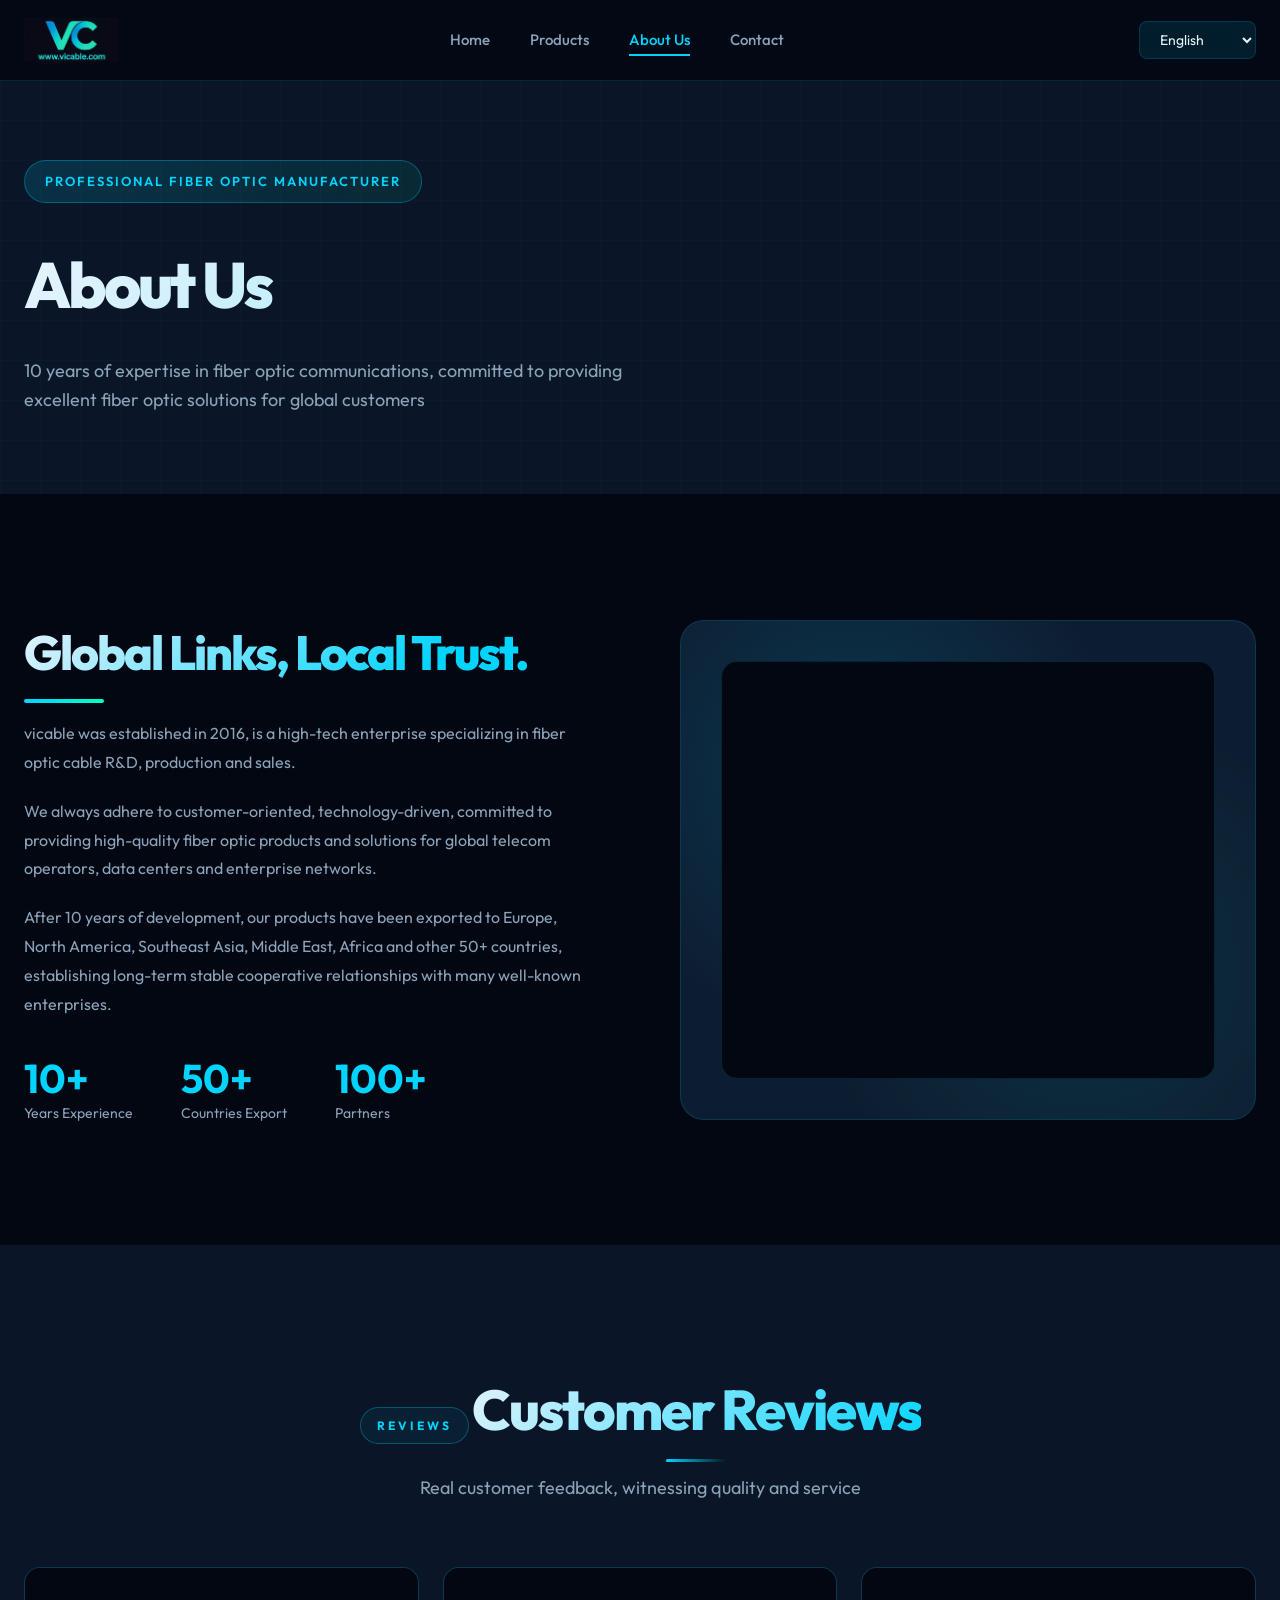
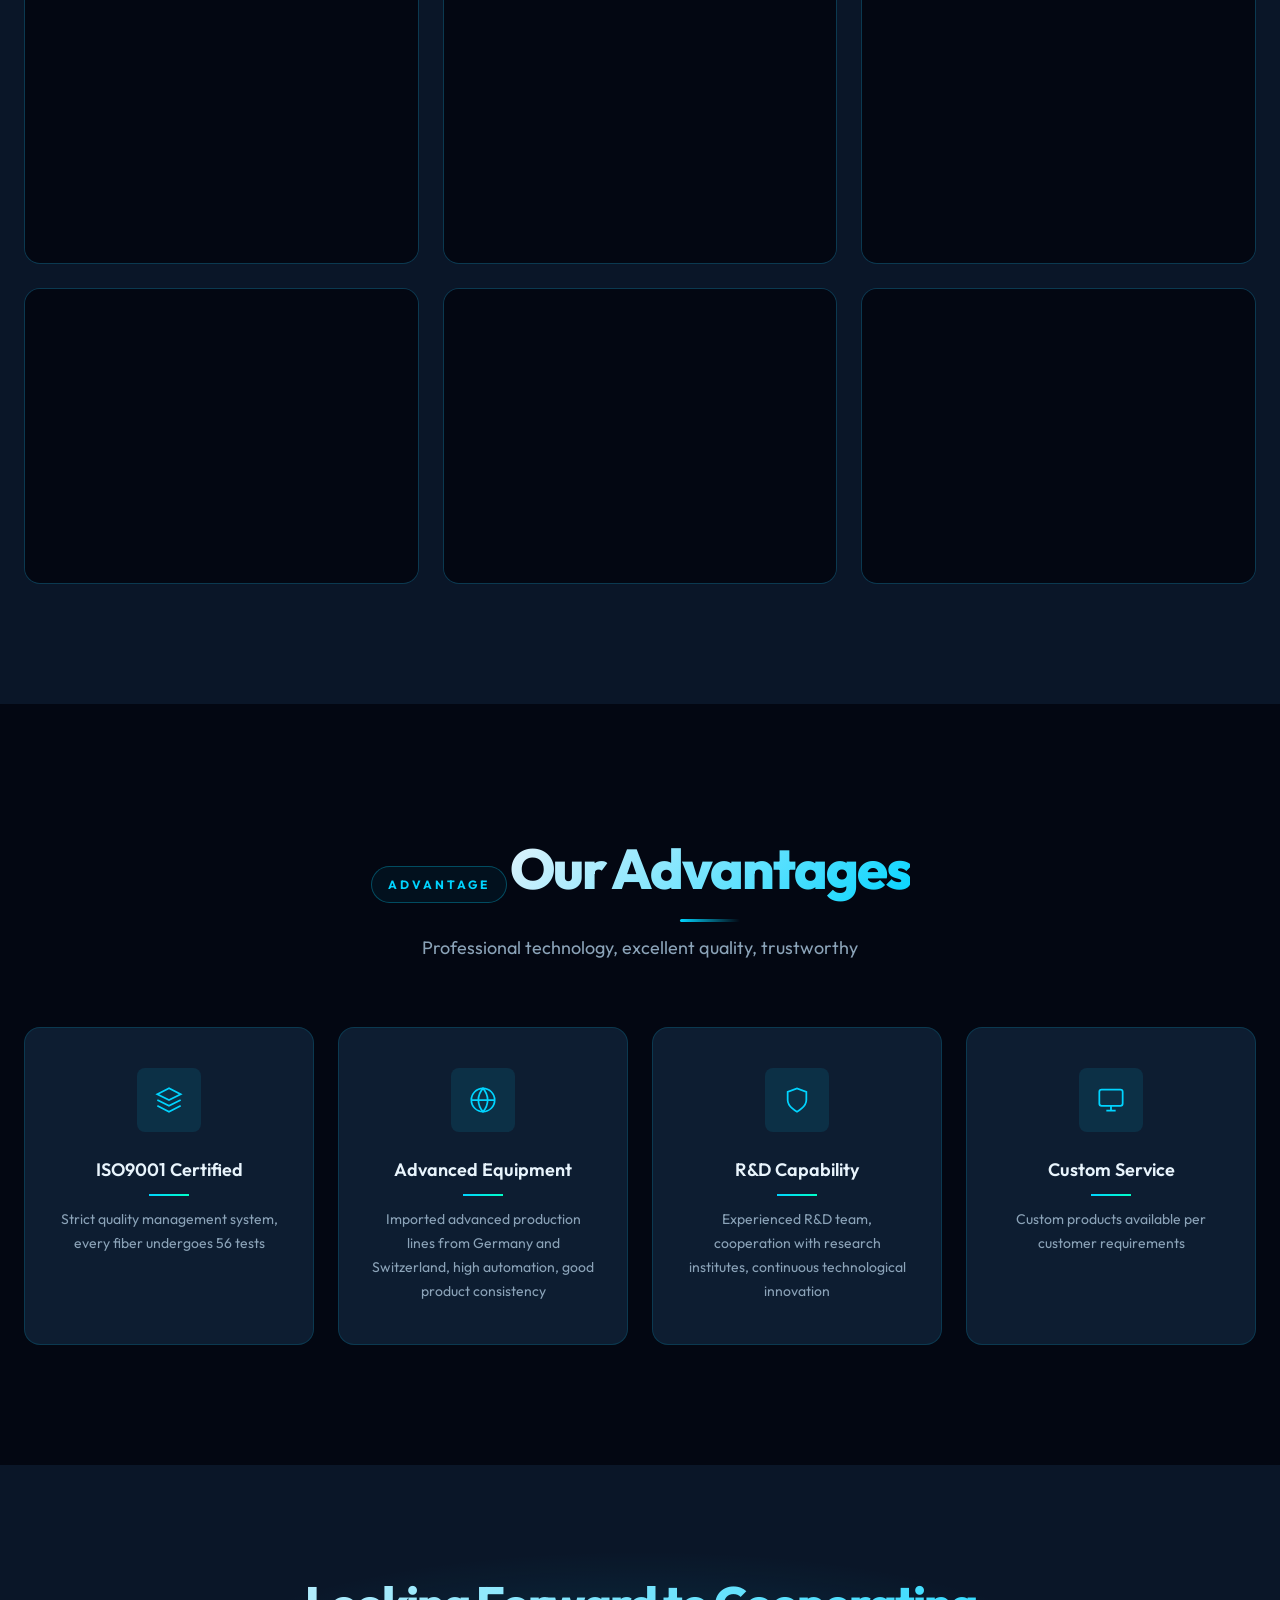
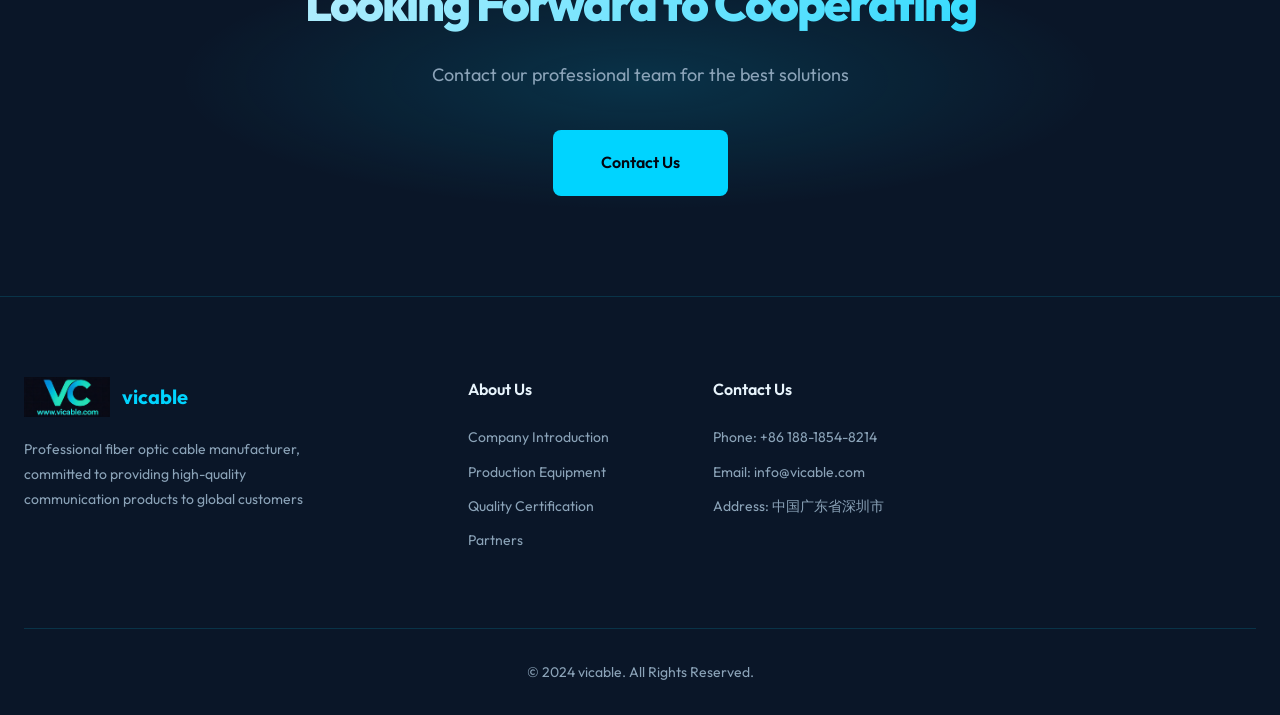
==== about.html @ bd0b1696 "第一次提交" ====
<!DOCTYPE html>
<html lang="zh-CN">
<head>
    <meta charset="UTF-8">
    <meta name="viewport" content="width=device-width, initial-scale=1.0">
    <title>关于我们 - vicable | 专业光纤光缆供应商</title>
    <meta name="description" content="vicable - 10年专业光纤光缆制造商，拥有先进的生产设备和严格的质量管理体系">
    <link rel="preconnect" href="https://fonts.googleapis.com">
    <link rel="preconnect" href="https://fonts.gstatic.com" crossorigin>
    <link href="https://fonts.googleapis.com/css2?family=Outfit:wght@300;400;500;600;700&family=Syne:wght@400;500;600;700;800&display=swap" rel="stylesheet">
    <link rel="stylesheet" href="css/style.css">
</head>
<body>
    <!-- Header -->
    <header class="header">
        <div class="container">
            <a href="index.html" class="logo">
                <img src="images/logo/logo.jpg" alt="vicable" class="logo-img" onerror="this.style.display='none';this.nextElementSibling.style.display='flex'">
                <span class="logo-text" style="display:none">vicable</span>
            </a>
            <nav class="nav">
                <a href="index.html" class="nav-link" data-i18n="home">首页</a>
                <a href="products.html" class="nav-link" data-i18n="products">产品中心</a>
                <a href="about.html" class="nav-link active" data-i18n="about">关于我们</a>
                <a href="contact.html" class="nav-link" data-i18n="contact">联系我们</a>
            </nav>
            <div class="lang-wrapper">
                <select id="language-selector" class="lang-selector" onchange="changeLanguage(this.value)">
                    <option value="en">English</option>
                    <option value="fr">Français</option>
                    <option value="es">Español</option>
                    <option value="pt">Português</option>
                    <option value="ar">العربية</option>
                    <option value="de">Deutsch</option>
                </select>
            </div>
            <button class="menu-toggle" aria-label="菜单">
                <span></span>
                <span></span>
                <span></span>
            </button>
        </div>
    </header>

    <!-- Page Header -->
    <section class="page-header">
        <div class="container">
            <span class="hero-badge" data-i18n="heroBadge">About Us</span>
            <h1 class="page-title" data-i18n="aboutTitle">关于我们</h1>
            <p class="page-desc" data-i18n="aboutDesc">10年深耕光纤通讯领域，致力于为全球客户提供卓越的光纤光缆定制方案</p>
        </div>
    </section>

    <!-- About Hero -->
    <section class="about-hero">
        <div class="container">
            <div class="about-grid">
                <div class="about-content">
                    <h2 data-i18n="aboutHeroTitle">连接世界，创造价值</h2>
                    <p data-i18n="aboutHeroDesc1">vicable成立于2016年，是一家专业从事光纤光缆研发、生产和销售的高新技术企业。公司总部位于中国深圳，拥有完整的产业链和先进的生产设备。</p>
                    <p data-i18n="aboutHeroDesc2">我们始终坚持以客户需求为导向，以技术创新为驱动，致力于为全球通信运营商、数据中心、企业网络提供高品质的光纤光缆产品和定制方案。</p>
                    <p data-i18n="aboutHeroDesc3">经过10年的发展，公司产品已远销欧洲、北美、东南亚、中东、非洲等50多个国家和地区，与众多知名企业建立了长期稳定的合作关系。</p>
                    <div class="about-stats">
                        <div class="stat-item">
                            <span class="stat-num">10+</span>
                            <span class="stat-label" data-i18n="yearsExp">年行业经验</span>
                        </div>
                        <div class="stat-item">
                            <span class="stat-num">50+</span>
                            <span class="stat-label" data-i18n="countriesExport">国家出口</span>
                        </div>
                        <div class="stat-item">
                            <span class="stat-num">100+</span>
                            <span class="stat-label" data-i18n="partners">合作企业</span>
                        </div>
                    </div>
                </div>
                <div class="about-visual">
                    <div class="about-image">
                        <img src="images/products/about-factory.png" alt="vicable工厂" onerror="this.style.display='none';this.parentElement.innerHTML='<svg viewBox=%220 0 200 150%22 fill=%22none%22 xmlns=%22http://www.w3.org/2000/svg%22><rect fill=%22%230d1d31%22 width=%22200%22 height=%22150%22 rx=%228%22/><text fill=%22%2300d4ff%22 x=%22100%22 y=%2280%22 text-anchor=%22middle%22 font-size=%2214%22>公司照片</text></svg>'">
                    </div>
                </div>
            </div>
        </div>
    </section>

    <!-- Customer Reviews -->
    <section class="testimonials">
        <div class="container">
            <div class="section-header">
                <span class="section-tag"> REVIEWS </span>
                <h2 class="section-title" data-i18n="reviewsTitle">客户好评</h2>
                <p class="section-desc" data-i18n="reviewsDesc">真实客户反馈，见证品质与服务</p>
            </div>
            <div class="reviews-grid">
                <div class="review-card">
                    <div class="review-img">
                        <img src="images/reviews/review-1.jpg" alt="客户好评截图1" onerror="this.style.display='none';this.parentElement.innerHTML='<svg viewBox=%220 0 400 300%22 fill=%22none%22 xmlns=%22http://www.w3.org/2000/svg%22><rect fill=%22%230d1d31%22 width=%22400%22 height=%22300%22 rx=%228%22/><text fill=%22%2300d4ff%22 x=%22200%22 y=%22150%22 text-anchor=%22middle%22 font-size=%2214%22>聊天截图1</text></svg>'">
                    </div>
                </div>
                <div class="review-card">
                    <div class="review-img">
                        <img src="images/reviews/review-2.jpg" alt="客户好评截图2" onerror="this.style.display='none';this.parentElement.innerHTML='<svg viewBox=%220 0 400 300%22 fill=%22none%22 xmlns=%22http://www.w3.org/2000/svg%22><rect fill=%22%230d1d31%22 width=%22400%22 height=%22300%22 rx=%228%22/><text fill=%22%2300d4ff%22 x=%22200%22 y=%22150%22 text-anchor=%22middle%22 font-size=%2214%22>聊天截图2</text></svg>'">
                    </div>
                </div>
                <div class="review-card">
                    <div class="review-img">
                        <img src="images/reviews/review-3.jpg" alt="客户好评截图3" onerror="this.style.display='none';this.parentElement.innerHTML='<svg viewBox=%220 0 400 300%22 fill=%22none%22 xmlns=%22http://www.w3.org/2000/svg%22><rect fill=%22%230d1d31%22 width=%22400%22 height=%22300%22 rx=%228%22/><text fill=%22%2300d4ff%22 x=%22200%22 y=%22150%22 text-anchor=%22middle%22 font-size=%2214%22>聊天截图3</text></svg>'">
                    </div>
                </div>
                <div class="review-card">
                    <div class="review-img">
                        <img src="images/reviews/review-4.jpg" alt="客户好评截图4" onerror="this.style.display='none';this.parentElement.innerHTML='<svg viewBox=%220 0 400 300%22 fill=%22none%22 xmlns=%22http://www.w3.org/2000/svg%22><rect fill=%22%230d1d31%22 width=%22400%22 height=%22300%22 rx=%228%22/><text fill=%22%2300d4ff%22 x=%22200%22 y=%22150%22 text-anchor=%22middle%22 font-size=%2214%22>聊天截图4</text></svg>'">
                    </div>
                </div>
                <div class="review-card">
                    <div class="review-img">
                        <img src="images/reviews/review-5.jpg" alt="客户好评截图5" onerror="this.style.display='none';this.parentElement.innerHTML='<svg viewBox=%220 0 400 300%22 fill=%22none%22 xmlns=%22http://www.w3.org/2000/svg%22><rect fill=%22%230d1d31%22 width=%22400%22 height=%22300%22 rx=%228%22/><text fill=%22%2300d4ff%22 x=%22200%22 y=%22150%22 text-anchor=%22middle%22 font-size=%2214%22>聊天截图5</text></svg>'">
                    </div>
                </div>
                <div class="review-card">
                    <div class="review-img">
                        <img src="images/reviews/review-6.jpg" alt="客户好评截图6" onerror="this.style.display='none';this.parentElement.innerHTML='<svg viewBox=%220 0 400 300%22 fill=%22none%22 xmlns=%22http://www.w3.org/2000/svg%22><rect fill=%22%230d1d31%22 width=%22400%22 height=%22300%22 rx=%228%22/><text fill=%22%2300d4ff%22 x=%22200%22 y=%22150%22 text-anchor=%22middle%22 font-size=%2214%22>聊天截图6</text></svg>'">
                    </div>
                </div>
            </div>
        </div>
    </section>

    <!-- Features -->
    <section class="features">
        <div class="container">
            <div class="section-header">
                <span class="section-tag"> ADVANTAGE </span>
                <h2 class="section-title" data-i18n="advantageTitle">我们的优势</h2>
                <p class="section-desc" data-i18n="advantageDesc">专业技术，卓越品质，值得信赖</p>
            </div>
            <div class="features-grid">
                <div class="feature-item">
                    <div class="feature-icon">
                        <svg viewBox="0 0 24 24" fill="none" stroke="currentColor" stroke-width="1.5">
                            <path d="M12 2L2 7l10 5 10-5-10-5zM2 17l10 5 10-5M2 12l10 5 10-5"/>
                        </svg>
                    </div>
                    <h3 data-i18n="iso9001">ISO9001认证</h3>
                    <p data-i18n="iso9001Desc">严格质量管理体系，每根光纤经过56道检测工序，确保产品100%合格</p>
                </div>
                <div class="feature-item">
                    <div class="feature-icon">
                        <svg viewBox="0 0 24 24" fill="none" stroke="currentColor" stroke-width="1.5">
                            <circle cx="12" cy="12" r="10"/>
                            <path d="M2 12h20M12 2a15.3 15.3 0 0 1 4 10 15.3 15.3 0 0 1-4 10 15.3 15.3 0 0 1-4-10 15.3 15.3 0 0 1 4-10z"/>
                        </svg>
                    </div>
                    <h3 data-i18n="advancedEquip">先进设备</h3>
                    <p data-i18n="advancedEquipDesc">引进德国、瑞士先进生产线，自动化程度高，产品一致性好</p>
                </div>
                <div class="feature-item">
                    <div class="feature-icon">
                        <svg viewBox="0 0 24 24" fill="none" stroke="currentColor" stroke-width="1.5">
                            <path d="M12 22s8-4 8-10V5l-8-3-8 3v7c0 6 8 10 8 10z"/>
                        </svg>
                    </div>
                    <h3 data-i18n="rdCapability">研发实力</h3>
                    <p data-i18n="rdCapabilityDesc">拥有资深研发团队，与科研院所合作，持续技术创新</p>
                </div>
                <div class="feature-item">
                    <div class="feature-icon">
                        <svg viewBox="0 0 24 24" fill="none" stroke="currentColor" stroke-width="1.5">
                            <rect x="2" y="3" width="20" height="14" rx="2" ry="2"/>
                            <path d="M8 21h8M12 17v4"/>
                        </svg>
                    </div>
                    <h3 data-i18n="customService">定制服务</h3>
                    <p data-i18n="customServiceDesc">可根据客户需求提供个性化定制，最小起订量灵活</p>
                </div>
            </div>
        </div>
    </section>

    <!-- CTA -->
    <section class="cta">
        <div class="cta-bg"></div>
        <div class="container">
            <h2 class="cta-title" data-i18n="ctaTitle2">期待与您合作</h2>
            <p class="cta-desc" data-i18n="ctaDesc2">联系我们的专业团队，获取最适合您的解决方案</p>
            <a href="contact.html" class="btn btn-primary btn-lg" data-i18n="contactUs">联系我们</a>
        </div>
    </section>

    <!-- Footer -->
    <footer class="footer">
        <div class="container">
            <div class="footer-grid">
                <div class="footer-col">
                    <a href="index.html" class="footer-logo">
                        <img src="images/logo/logo.jpg" alt="vicable" onerror="this.style.display='none';this.nextElementSibling.style.display='block'">
                        <span>vicable</span>
                    </a>
                    <p class="footer-desc" data-i18n="footerDesc">专业光纤光缆制造商，致力于为全球客户提供高品质通讯产品</p>
                </div>
                <div class="footer-col">
                    <h4 data-i18n="aboutUs">关于我们</h4>
                    <ul class="footer-links">
                        <li><a href="about.html" data-i18n="companyIntro">公司介绍</a></li>
                        <li><a href="about.html" data-i18n="productionEquipment">生产设备</a></li>
                        <li><a href="about.html" data-i18n="qualityCert">质量认证</a></li>
                        <li><a href="about.html" data-i18n="partners2">合作客户</a></li>
                    </ul>
                </div>
                <div class="footer-col">
                    <h4 data-i18n="contactUs2">联系我们</h4>
                    <ul class="footer-links">
                        <li><span data-i18n="phone">电话</span>: +86 188-1854-8214</li>
                        <li><span data-i18n="email">邮箱</span>: info@vicable.com</li>
                        <li><span data-i18n="address">地址</span>: 中国广东省深圳市</li>
                    </ul>
                </div>
            </div>
            <div class="footer-bottom">
                <p>&copy; 2024 vicable. <span data-i18n="copyright">All Rights Reserved.</span></p>
            </div>
        </div>
    </footer>

    <script src="js/language.js"></script>
    <script src="js/main.js"></script>
</body>
</html>
---- css/style.css ----
/* ========================================
   纤络星 - 光纤光缆外贸网站
   Design: Industrial Tech / Electric Cyan
   ======================================== */

/* CSS Variables */
:root {
    /* Colors - Deep Navy + Electric Cyan */
    --color-bg: #030712;
    --color-bg-secondary: #0a1628;
    --color-bg-tertiary: #0f2744;
    --color-surface: #0d1d31;
    --color-surface-hover: #132a45;

    --color-primary: #00d4ff;
    --color-primary-light: #5ce1ff;
    --color-primary-dark: #00a8cc;
    --color-primary-glow: rgba(0, 212, 255, 0.3);

    --color-accent: #00ffc8;
    --color-accent-glow: rgba(0, 255, 200, 0.2);

    --color-text: #e8f4fc;
    --color-text-muted: #8ba3b8;
    --color-text-dark: #030712;

    --color-border: rgba(0, 212, 255, 0.15);
    --color-border-light: rgba(0, 212, 255, 0.3);

    /* Typography */
    --font-display: 'Syne', sans-serif;
    --font-body: 'Outfit', sans-serif;

    /* Spacing */
    --section-padding: 120px;
    --container-width: 1280px;

    /* Effects */
    --shadow-glow: 0 0 40px var(--color-primary-glow);
    --shadow-card: 0 8px 32px rgba(0, 0, 0, 0.3);
    --radius-sm: 4px;
    --radius-md: 8px;
    --radius-lg: 16px;
    --radius-xl: 24px;
}

/* Reset & Base */
*, *::before, *::after {
    margin: 0;
    padding: 0;
    box-sizing: border-box;
}

html {
    scroll-behavior: smooth;
}

body {
    font-family: var(--font-body);
    background-color: var(--color-bg);
    color: var(--color-text);
    line-height: 1.6;
    overflow-x: hidden;
    -webkit-font-smoothing: antialiased;
}

a {
    color: inherit;
    text-decoration: none;
}

img {
    max-width: 100%;
    height: auto;
    display: block;
}

ul {
    list-style: none;
}

/* Container */
.container {
    max-width: var(--container-width);
    margin: 0 auto;
    padding: 0 24px;
}

/* ========================================
   Header
   ======================================== */
.header {
    position: fixed;
    top: 0;
    left: 0;
    right: 0;
    z-index: 1000;
    background: rgba(3, 7, 18, 0.85);
    backdrop-filter: blur(20px);
    border-bottom: 1px solid var(--color-border);
    transition: all 0.3s ease;
}

.header .container {
    display: flex;
    align-items: center;
    justify-content: space-between;
    height: 80px;
}

.logo {
    display: flex;
    align-items: center;
    gap: 12px;
}

.logo-img {
    height: 44px;
    width: auto;
}

.logo-text {
    font-family: var(--font-body);
    font-size: 24px;
    font-weight: 700;
    color: var(--color-primary);
    letter-spacing: -0.5px;
}

.nav {
    display: flex;
    align-items: center;
    gap: 40px;
}

.nav-link {
    font-size: 15px;
    font-weight: 500;
    color: var(--color-text-muted);
    position: relative;
    transition: color 0.3s ease;
}

.nav-link::after {
    content: '';
    position: absolute;
    bottom: -4px;
    left: 0;
    width: 0;
    height: 2px;
    background: var(--color-primary);
    transition: width 0.3s ease;
}

.nav-link:hover,
.nav-link.active {
    color: var(--color-primary);
}

.nav-link:hover::after,
.nav-link.active::after {
    width: 100%;
}

/* Menu Toggle */
.menu-toggle {
    display: none;
    flex-direction: column;
    gap: 5px;
    padding: 8px;
    background: none;
    border: none;
    cursor: pointer;
}

.menu-toggle span {
    display: block;
    width: 24px;
    height: 2px;
    background: var(--color-text);
    transition: all 0.3s ease;
}

/* Language Selector */
.lang-wrapper {
    display: flex;
    align-items: center;
    margin-left: 24px;
}

.lang-selector {
    padding: 8px 16px;
    background: rgba(0, 212, 255, 0.1);
    border: 1px solid var(--color-border);
    border-radius: var(--radius-md);
    color: var(--color-text);
    font-family: var(--font-body);
    font-size: 14px;
    cursor: pointer;
    transition: all 0.3s ease;
    outline: none;
}

.lang-selector:hover {
    border-color: var(--color-primary);
    background: rgba(0, 212, 255, 0.15);
}

.lang-selector option {
    background: var(--color-bg-secondary);
    color: var(--color-text);
}

/* RTL Support */
[dir="rtl"] .nav {
    direction: rtl;
}

[dir="rtl"] .nav-link::after {
    left: auto;
    right: 0;
}

[dir="rtl"] .hero-title {
    direction: rtl;
}

[dir="rtl"] .hero-desc {
    direction: rtl;
}

[dir="rtl"] .product-link svg {
    transform: rotate(180deg);
}

/* ========================================
   Hero Section
   ======================================== */
.hero {
    position: relative;
    min-height: 100vh;
    display: flex;
    align-items: center;
    padding-top: 80px;
    overflow: hidden;
}

.hero-bg {
    position: absolute;
    inset: 0;
    z-index: -1;
}

.hero-pattern {
    position: absolute;
    inset: 0;
    background-image:
        linear-gradient(rgba(0, 212, 255, 0.03) 1px, transparent 1px),
        linear-gradient(90deg, rgba(0, 212, 255, 0.03) 1px, transparent 1px);
    background-size: 60px 60px;
    mask-image: radial-gradient(ellipse 80% 80% at 50% 50%, black 40%, transparent 100%);
}

.hero-gradient {
    position: absolute;
    inset: 0;
    background:
        radial-gradient(ellipse 60% 50% at 30% 40%, rgba(0, 212, 255, 0.08) 0%, transparent 50%),
        radial-gradient(ellipse 40% 40% at 70% 60%, rgba(0, 255, 200, 0.05) 0%, transparent 50%);
}

.hero .container {
    display: grid;
    grid-template-columns: 1fr 1fr;
    gap: 60px;
    align-items: center;
}

.hero-content {
    animation: fadeInUp 0.8s ease forwards;
}

.hero-badge {
    display: inline-block;
    padding: 10px 20px;
    background: linear-gradient(135deg, rgba(0, 212, 255, 0.15) 0%, rgba(0, 255, 200, 0.08) 100%);
    border: 1px solid var(--color-border-light);
    border-radius: 100px;
    font-size: 13px;
    font-weight: 600;
    color: var(--color-primary);
    letter-spacing: 2px;
    text-transform: uppercase;
    margin-bottom: 24px;
    position: relative;
    overflow: hidden;
}

.hero-badge::before {
    content: '';
    position: absolute;
    top: 0;
    left: -100%;
    width: 100%;
    height: 100%;
    background: linear-gradient(90deg, transparent, rgba(255,255,255,0.1), transparent);
    animation: shimmer 3s infinite;
}

@keyframes shimmer {
    0% { left: -100%; }
    100% { left: 100%; }
}

.hero-title {
    font-family: var(--font-body);
    font-size: clamp(48px, 6vw, 80px);
    font-weight: 800;
    line-height: 1.1;
    letter-spacing: -3px;
    margin-bottom: 28px;
    background: linear-gradient(135deg, var(--color-text) 0%, var(--color-text-muted) 100%);
    -webkit-background-clip: text;
    -webkit-text-fill-color: transparent;
    background-clip: text;
}

.hero-title .highlight {
    background: linear-gradient(135deg, var(--color-primary) 0%, var(--color-accent) 100%);
    -webkit-background-clip: text;
    -webkit-text-fill-color: transparent;
    background-clip: text;
    position: relative;
}

.hero-title .highlight::after {
    content: '';
    position: absolute;
    bottom: 5px;
    left: 0;
    right: 0;
    height: 3px;
    background: linear-gradient(90deg, var(--color-primary), var(--color-accent));
    border-radius: 2px;
}

.hero-desc {
    font-size: 18px;
    color: var(--color-text-muted);
    line-height: 1.8;
    margin-bottom: 40px;
    max-width: 480px;
}

.hero-btns {
    display: flex;
    gap: 16px;
    margin-bottom: 60px;
}

/* Buttons */
.btn {
    display: inline-flex;
    align-items: center;
    justify-content: center;
    padding: 16px 32px;
    font-family: var(--font-body);
    font-size: 15px;
    font-weight: 600;
    border-radius: var(--radius-md);
    cursor: pointer;
    transition: all 0.3s ease;
    position: relative;
    overflow: hidden;
}

.btn-primary {
    background: var(--color-primary);
    color: var(--color-text-dark);
    border: none;
}

.btn-primary::before {
    content: '';
    position: absolute;
    inset: 0;
    background: linear-gradient(135deg, var(--color-primary-light) 0%, var(--color-primary) 100%);
    opacity: 0;
    transition: opacity 0.3s ease;
}

.btn-primary:hover {
    transform: translateY(-2px);
    box-shadow: 0 8px 30px var(--color-primary-glow);
}

.btn-primary:hover::before {
    opacity: 1;
}

.btn-primary span {
    position: relative;
    z-index: 1;
}

.btn-outline {
    background: transparent;
    color: var(--color-primary);
    border: 1px solid var(--color-border-light);
}

.btn-outline:hover {
    background: rgba(0, 212, 255, 0.1);
    border-color: var(--color-primary);
}

.btn-secondary {
    background: var(--color-surface);
    color: var(--color-text);
    border: 1px solid var(--color-border);
}

.btn-secondary:hover {
    background: var(--color-surface-hover);
    border-color: var(--color-primary);
}

.btn-lg {
    padding: 20px 48px;
    font-size: 16px;
}

/* Stats */
.hero-stats {
    display: flex;
    gap: 48px;
}

.stat-item {
    display: flex;
    flex-direction: column;
    gap: 4px;
}

.stat-num {
    font-family: var(--font-body);
    font-size: 40px;
    font-weight: 700;
    color: var(--color-primary);
    line-height: 1;
}

.stat-label {
    font-size: 14px;
    color: var(--color-text-muted);
}

/* Hero Visual */
.hero-visual {
    position: relative;
    display: flex;
    align-items: center;
    justify-content: center;
    height: 500px;
}

.fiber-ring {
    position: absolute;
    width: 300px;
    height: 300px;
    border: 1px solid var(--color-border-light);
    border-radius: 50%;
    animation: pulse-ring 3s ease-in-out infinite;
}

.fiber-ring::before {
    content: '';
    position: absolute;
    inset: -1px;
    border-radius: 50%;
    background: conic-gradient(from 0deg, transparent, var(--color-primary), transparent);
    opacity: 0.3;
    animation: rotate 8s linear infinite;
}

.fiber-ring.delay-1 {
    width: 400px;
    height: 400px;
    animation-delay: 0.5s;
}

.fiber-ring.delay-2 {
    width: 500px;
    height: 500px;
    animation-delay: 1s;
}

.hero-image {
    position: relative;
    z-index: 1;
    width: 280px;
    height: 280px;
    display: flex;
    align-items: center;
    justify-content: center;
    background: var(--color-surface);
    border-radius: var(--radius-lg);
    border: 1px solid var(--color-border);
    box-shadow: var(--shadow-glow);
}

.hero-image img {
    width: 100%;
    height: 100%;
    object-fit: cover;
    border-radius: var(--radius-lg);
}

/* ========================================
   Products Preview
   ======================================== */
.products-preview {
    padding: var(--section-padding) 0;
    background: var(--color-bg-secondary);
    position: relative;
}

.products-preview::before {
    content: '';
    position: absolute;
    top: 0;
    left: 0;
    right: 0;
    height: 1px;
    background: linear-gradient(90deg, transparent, var(--color-border-light), transparent);
}

.section-header {
    text-align: center;
    margin-bottom: 64px;
    position: relative;
}

.section-tag {
    display: inline-block;
    font-size: 12px;
    font-weight: 700;
    color: var(--color-primary);
    letter-spacing: 3px;
    margin-bottom: 16px;
    padding: 8px 16px;
    border: 1px solid var(--color-border-light);
    border-radius: 30px;
    background: rgba(0, 212, 255, 0.05);
}

.section-title {
    font-family: var(--font-body);
    font-size: clamp(36px, 5vw, 56px);
    font-weight: 800;
    letter-spacing: -2px;
    margin-bottom: 20px;
    background: linear-gradient(135deg, var(--color-text) 0%, var(--color-primary) 100%);
    -webkit-background-clip: text;
    -webkit-text-fill-color: transparent;
    background-clip: text;
    position: relative;
    display: inline-block;
}

.section-title::after {
    content: '';
    position: absolute;
    bottom: -8px;
    left: 0;
    width: 60px;
    height: 3px;
    background: linear-gradient(90deg, var(--color-primary), transparent);
    border-radius: 2px;
}

.section-header .section-title::after {
    left: 50%;
    transform: translateX(-50%);
}

.section-desc {
    font-size: 18px;
    color: var(--color-text-muted);
    max-width: 500px;
    margin: 0 auto;
}

/* Product Grid */
.product-grid {
    display: grid;
    grid-template-columns: repeat(4, 1fr);
    gap: 24px;
    margin-bottom: 48px;
}

.product-card {
    background: var(--color-surface);
    border: 1px solid var(--color-border);
    border-radius: var(--radius-lg);
    overflow: hidden;
    transition: all 0.4s ease;
    cursor: pointer;
}

.product-card:hover {
    transform: translateY(-8px);
    border-color: var(--color-primary);
    box-shadow: 0 20px 40px rgba(0, 0, 0, 0.3), 0 0 30px var(--color-primary-glow);
}

.product-img {
    position: relative;
    height: 200px;
    background: var(--color-bg);
    display: flex;
    align-items: center;
    justify-content: center;
    overflow: hidden;
}

.product-img::before {
    content: '';
    position: absolute;
    inset: 0;
    background: radial-gradient(circle at 50% 50%, rgba(0, 212, 255, 0.1) 0%, transparent 60%);
}

.product-img img {
    width: 100%;
    height: 100%;
    object-fit: cover;
    transition: transform 0.4s ease;
}

.product-card:hover .product-img img {
    transform: scale(1.05);
}

.product-info {
    padding: 24px;
}

.product-info h3 {
    font-family: var(--font-body);
    font-size: 18px;
    font-weight: 600;
    margin-bottom: 10px;
    color: var(--color-text);
    position: relative;
    padding-bottom: 10px;
}

.product-info h3::after {
    content: '';
    position: absolute;
    bottom: 0;
    left: 0;
    width: 30px;
    height: 2px;
    background: linear-gradient(90deg, var(--color-primary), transparent);
}

.product-info p {
    font-size: 14px;
    color: var(--color-text-muted);
    margin-bottom: 16px;
    line-height: 1.6;
}

.product-link {
    font-size: 14px;
    font-weight: 600;
    color: var(--color-primary);
    display: inline-flex;
    align-items: center;
    gap: 8px;
    transition: gap 0.3s ease;
}

.product-card:hover .product-link {
    gap: 12px;
}

.products-more {
    text-align: center;
}

/* ========================================
   Features
   ======================================== */
.features {
    padding: var(--section-padding) 0;
    position: relative;
}

.features-grid {
    display: grid;
    grid-template-columns: repeat(4, 1fr);
    gap: 24px;
}

.feature-item {
    padding: 40px 32px;
    background: var(--color-surface);
    border: 1px solid var(--color-border);
    border-radius: var(--radius-lg);
    text-align: center;
    transition: all 0.3s ease;
}

.feature-item:hover {
    border-color: var(--color-primary);
    transform: translateY(-4px);
}

.feature-icon {
    width: 64px;
    height: 64px;
    margin: 0 auto 24px;
    display: flex;
    align-items: center;
    justify-content: center;
    background: rgba(0, 212, 255, 0.1);
    border-radius: var(--radius-md);
}

.feature-icon svg {
    width: 28px;
    height: 28px;
    color: var(--color-primary);
}

.feature-item h3 {
    font-family: var(--font-body);
    font-size: 18px;
    font-weight: 600;
    margin-bottom: 12px;
    color: var(--color-text);
    position: relative;
    padding-bottom: 12px;
}

.feature-item h3::after {
    content: '';
    position: absolute;
    bottom: 0;
    left: 50%;
    transform: translateX(-50%);
    width: 40px;
    height: 2px;
    background: linear-gradient(90deg, var(--color-primary), var(--color-accent));
}

.feature-item p {
    font-size: 14px;
    color: var(--color-text-muted);
    line-height: 1.7;
}

/* ========================================
   CTA Section
   ======================================== */
.cta {
    padding: 100px 0;
    position: relative;
    overflow: hidden;
}

.cta-bg {
    position: absolute;
    inset: 0;
    background:
        radial-gradient(ellipse 60% 50% at 50% 50%, rgba(0, 212, 255, 0.15) 0%, transparent 60%),
        var(--color-bg-secondary);
}

.cta .container {
    position: relative;
    text-align: center;
}

.cta-title {
    font-family: var(--font-body);
    font-size: clamp(32px, 4vw, 48px);
    font-weight: 800;
    letter-spacing: -2px;
    margin-bottom: 20px;
    background: linear-gradient(135deg, var(--color-text) 0%, var(--color-primary) 100%);
    -webkit-background-clip: text;
    -webkit-text-fill-color: transparent;
    background-clip: text;
}

.cta-desc {
    font-size: 18px;
    color: var(--color-text-muted);
    margin-bottom: 40px;
}

/* ========================================
   Footer
   ======================================== */
.footer {
    padding: 80px 0 32px;
    background: var(--color-bg-secondary);
    border-top: 1px solid var(--color-border);
}

.footer-grid {
    display: grid;
    grid-template-columns: 2fr 1fr 1fr 1.5fr;
    gap: 48px;
    margin-bottom: 64px;
}

.footer-logo {
    display: flex;
    align-items: center;
    gap: 12px;
    margin-bottom: 20px;
}

.footer-logo img {
    height: 40px;
}

.footer-logo span {
    font-family: var(--font-body);
    font-size: 20px;
    font-weight: 700;
    color: var(--color-primary);
}

.footer-desc {
    font-size: 14px;
    color: var(--color-text-muted);
    line-height: 1.8;
    max-width: 280px;
}

.footer-col h4 {
    font-family: var(--font-body);
    font-size: 16px;
    font-weight: 600;
    margin-bottom: 24px;
    color: var(--color-text);
}

.footer-links li {
    margin-bottom: 12px;
}

.footer-links a,
.footer-links li {
    font-size: 14px;
    color: var(--color-text-muted);
    transition: color 0.3s ease;
}

.footer-links a:hover {
    color: var(--color-primary);
}

.footer-bottom {
    padding-top: 32px;
    border-top: 1px solid var(--color-border);
    text-align: center;
}

.footer-bottom p {
    font-size: 14px;
    color: var(--color-text-muted);
}

/* ========================================
   Page: Products
   ======================================== */
.page-header {
    padding: 160px 0 80px;
    background: var(--color-bg-secondary);
    position: relative;
}

.page-header::before {
    content: '';
    position: absolute;
    inset: 0;
    background-image:
        linear-gradient(rgba(0, 212, 255, 0.02) 1px, transparent 1px),
        linear-gradient(90deg, rgba(0, 212, 255, 0.02) 1px, transparent 1px);
    background-size: 40px 40px;
}

.page-header .container {
    position: relative;
}

.page-title {
    font-family: var(--font-body);
    font-size: clamp(40px, 5vw, 64px);
    font-weight: 800;
    letter-spacing: -3px;
    margin-bottom: 20px;
    background: linear-gradient(135deg, var(--color-text) 0%, var(--color-primary-light) 100%);
    -webkit-background-clip: text;
    -webkit-text-fill-color: transparent;
    background-clip: text;
    position: relative;
}

.page-desc {
    font-size: 18px;
    color: var(--color-text-muted);
    max-width: 600px;
}

.products-section {
    padding: var(--section-padding) 0;
}

.products-full-grid {
    display: grid;
    grid-template-columns: repeat(3, 1fr);
    gap: 32px;
}

/* ========================================
   Products Catalog Layout
   ======================================== */
.products-catalog {
    padding: var(--section-padding) 0;
}

.catalog-layout {
    display: grid;
    grid-template-columns: 260px 1fr;
    gap: 40px;
}

.catalog-sidebar {
    background: var(--color-surface);
    border: 1px solid var(--color-border);
    border-radius: var(--radius-lg);
    padding: 24px;
    height: fit-content;
    position: sticky;
    top: 100px;
}

.sidebar-title {
    font-family: var(--font-body);
    font-size: 18px;
    font-weight: 600;
    margin-bottom: 20px;
    color: var(--color-text);
    padding-bottom: 16px;
    border-bottom: 1px solid var(--color-border);
}

.category-list {
    display: flex;
    flex-direction: column;
    gap: 8px;
}

.category-btn {
    width: 100%;
    display: flex;
    align-items: center;
    gap: 12px;
    padding: 14px 16px;
    background: transparent;
    border: none;
    border-radius: var(--radius-md);
    font-family: var(--font-body);
    font-size: 15px;
    color: var(--color-text-muted);
    cursor: pointer;
    transition: all 0.3s ease;
    text-align: left;
}

.category-btn:hover {
    background: var(--color-surface-hover);
    color: var(--color-text);
}

.category-btn.active {
    background: rgba(0, 212, 255, 0.1);
    color: var(--color-primary);
}

.category-icon {
    font-size: 8px;
    color: var(--color-primary);
}

.catalog-content {
    min-height: 500px;
}

.category-content {
    display: none;
}

.category-content.active {
    display: block;
    animation: fadeIn 0.4s ease;
}

@keyframes fadeIn {
    from { opacity: 0; transform: translateY(10px); }
    to { opacity: 1; transform: translateY(0); }
}

.category-title {
    font-family: var(--font-body);
    font-size: 28px;
    font-weight: 700;
    margin-bottom: 24px;
    color: var(--color-text);
}

.product-gallery {
    display: grid;
    grid-template-columns: repeat(3, 1fr);
    gap: 20px;
}

.gallery-item {
    position: relative;
    background: var(--color-surface);
    border: 1px solid var(--color-border);
    border-radius: var(--radius-lg);
    overflow: hidden;
    cursor: pointer;
    transition: all 0.3s ease;
}

.gallery-item:hover {
    border-color: var(--color-primary);
    transform: translateY(-4px);
    box-shadow: 0 8px 30px rgba(0, 0, 0, 0.2);
}

.gallery-item img {
    width: 100%;
    aspect-ratio: 1;
    object-fit: cover;
}

.gallery-item .gallery-label {
    padding: 12px 16px;
    font-size: 13px;
    color: var(--color-text);
    text-align: center;
    border-top: 1px solid var(--color-border);
    background: var(--color-surface);
}

.gallery-placeholder {
    width: 100%;
    height: 100%;
    display: flex;
    align-items: center;
    justify-content: center;
    background: var(--color-bg);
    color: var(--color-text-muted);
    font-size: 14px;
}

/* ========================================
   Page: About
   ======================================== */
.about-hero {
    padding: var(--section-padding) 0;
}

.about-grid {
    display: grid;
    grid-template-columns: 1fr 1fr;
    gap: 80px;
    align-items: center;
}

.about-content h2 {
    font-family: var(--font-body);
    font-size: clamp(32px, 4vw, 48px);
    font-weight: 800;
    letter-spacing: -2px;
    margin-bottom: 28px;
    background: linear-gradient(135deg, var(--color-text) 0%, var(--color-primary) 80%);
    -webkit-background-clip: text;
    -webkit-text-fill-color: transparent;
    background-clip: text;
    position: relative;
    display: inline-block;
}

.about-content h2::after {
    content: '';
    position: absolute;
    bottom: -12px;
    left: 0;
    width: 80px;
    height: 4px;
    background: linear-gradient(90deg, var(--color-primary), var(--color-accent));
    border-radius: 2px;
}

.about-content p {
    font-size: 16px;
    color: var(--color-text-muted);
    line-height: 1.8;
    margin-bottom: 20px;
}

.about-stats {
    display: flex;
    gap: 48px;
    margin-top: 40px;
}

.about-visual {
    position: relative;
    height: 500px;
    background: var(--color-surface);
    border: 1px solid var(--color-border);
    border-radius: var(--radius-xl);
    overflow: hidden;
}

.about-visual::before {
    content: '';
    position: absolute;
    inset: 0;
    background:
        radial-gradient(circle at 30% 30%, rgba(0, 212, 255, 0.15) 0%, transparent 50%),
        radial-gradient(circle at 70% 70%, rgba(0, 255, 200, 0.1) 0%, transparent 50%);
}

.about-image {
    position: absolute;
    inset: 40px;
    background: var(--color-bg);
    border-radius: var(--radius-lg);
    display: flex;
    align-items: center;
    justify-content: center;
    border: 1px solid var(--color-border);
}

.about-image img {
    max-width: 80%;
    max-height: 80%;
    object-fit: contain;
}

/* Timeline */
.timeline {
    padding: var(--section-padding) 0;
    background: var(--color-bg-secondary);
}

/* Customer Reviews */
.testimonials {
    padding: var(--section-padding) 0;
    background: var(--color-bg-secondary);
}

.reviews-grid {
    display: grid;
    grid-template-columns: repeat(3, 1fr);
    gap: 24px;
}

.review-card {
    background: var(--color-surface);
    border: 1px solid var(--color-border);
    border-radius: var(--radius-lg);
    overflow: hidden;
    transition: all 0.3s ease;
}

.review-card:hover {
    transform: translateY(-4px);
    border-color: var(--color-primary);
    box-shadow: 0 8px 30px rgba(0, 0, 0, 0.2);
}

.review-img {
    width: 100%;
    aspect-ratio: 4/3;
    background: var(--color-bg);
    display: flex;
    align-items: center;
    justify-content: center;
    overflow: hidden;
}

.review-img img {
    width: 100%;
    height: 100%;
    object-fit: cover;
}

.timeline-grid {
    display: grid;
    grid-template-columns: repeat(4, 1fr);
    gap: 32px;
}

.timeline-item {
    text-align: center;
    position: relative;
}

.timeline-item::after {
    content: '';
    position: absolute;
    top: 24px;
    right: -16px;
    width: calc(100% - 48px);
    height: 1px;
    background: var(--color-border);
}

.timeline-item:last-child::after {
    display: none;
}

.timeline-year {
    font-family: var(--font-body);
    font-size: 48px;
    font-weight: 800;
    color: var(--color-primary);
    line-height: 1;
    margin-bottom: 16px;
}

.timeline-title {
    font-size: 18px;
    font-weight: 600;
    margin-bottom: 8px;
}

.timeline-desc {
    font-size: 14px;
    color: var(--color-text-muted);
}

/* ========================================
   Page: Contact
   ======================================== */
.contact-section {
    padding: var(--section-padding) 0;
}

.contact-grid {
    display: grid;
    grid-template-columns: 1fr 1.2fr;
    gap: 80px;
}

.contact-info h2 {
    font-family: var(--font-body);
    font-size: clamp(32px, 4vw, 48px);
    font-weight: 800;
    letter-spacing: -2px;
    margin-bottom: 28px;
    background: linear-gradient(135deg, var(--color-text) 0%, var(--color-primary) 80%);
    -webkit-background-clip: text;
    -webkit-text-fill-color: transparent;
    background-clip: text;
    position: relative;
    display: inline-block;
}

.contact-info h2::after {
    content: '';
    position: absolute;
    bottom: -12px;
    left: 0;
    width: 80px;
    height: 4px;
    background: linear-gradient(90deg, var(--color-primary), var(--color-accent));
    border-radius: 2px;
}

.contact-info p {
    font-size: 16px;
    color: var(--color-text-muted);
    line-height: 1.8;
    margin-bottom: 40px;
}

.contact-details {
    display: flex;
    flex-direction: column;
    gap: 24px;
}

.contact-row {
    display: grid;
    grid-template-columns: 1fr 1fr;
    gap: 24px;
}

.contact-item {
    display: flex;
    align-items: flex-start;
    gap: 16px;
}

.contact-icon {
    width: 48px;
    height: 48px;
    display: flex;
    align-items: center;
    justify-content: center;
    background: rgba(0, 212, 255, 0.1);
    border-radius: var(--radius-md);
    flex-shrink: 0;
}

.contact-icon svg {
    width: 20px;
    height: 20px;
    color: var(--color-primary);
}

.contact-item-text h4 {
    font-size: 14px;
    font-weight: 600;
    margin-bottom: 4px;
}

.contact-item-text p {
    font-size: 15px;
    color: var(--color-text-muted);
    margin: 0;
}

/* Contact Form */
.contact-form {
    background: var(--color-surface);
    border: 1px solid var(--color-border);
    border-radius: var(--radius-xl);
    padding: 48px;
}

.form-group {
    margin-bottom: 24px;
}

.form-label {
    display: block;
    font-size: 14px;
    font-weight: 600;
    margin-bottom: 8px;
    color: var(--color-text);
}

.form-input,
.form-textarea {
    width: 100%;
    padding: 16px 20px;
    background: var(--color-bg);
    border: 1px solid var(--color-border);
    border-radius: var(--radius-md);
    font-family: var(--font-body);
    font-size: 15px;
    color: var(--color-text);
    transition: all 0.3s ease;
}

.form-input:focus,
.form-textarea:focus {
    outline: none;
    border-color: var(--color-primary);
    box-shadow: 0 0 0 3px var(--color-primary-glow);
}

.form-input::placeholder,
.form-textarea::placeholder {
    color: var(--color-text-muted);
}

.form-textarea {
    min-height: 150px;
    resize: vertical;
}

.form-submit {
    width: 100%;
}

/* ========================================
   Animations
   ======================================== */
@keyframes fadeInUp {
    from {
        opacity: 0;
        transform: translateY(30px);
    }
    to {
        opacity: 1;
        transform: translateY(0);
    }
}

@keyframes pulse-ring {
    0%, 100% {
        opacity: 0.3;
        transform: scale(1);
    }
    50% {
        opacity: 0.6;
        transform: scale(1.05);
    }
}

@keyframes rotate {
    from {
        transform: rotate(0deg);
    }
    to {
        transform: rotate(360deg);
    }
}

/* Stagger animations for product cards */
.product-card {
    opacity: 0;
    animation: fadeInUp 0.6s ease forwards;
}

.product-card:nth-child(1) { animation-delay: 0.1s; }
.product-card:nth-child(2) { animation-delay: 0.2s; }
.product-card:nth-child(3) { animation-delay: 0.3s; }
.product-card:nth-child(4) { animation-delay: 0.4s; }

/* ========================================
   Responsive
   ======================================== */
@media (max-width: 1024px) {
    :root {
        --section-padding: 80px;
    }

    .hero .container {
        grid-template-columns: 1fr;
        text-align: center;
    }

    .hero-desc {
        margin: 0 auto 40px;
    }

    .hero-btns {
        justify-content: center;
    }

    .hero-stats {
        justify-content: center;
    }

    .hero-visual {
        display: none;
    }

    .product-grid,
    .features-grid {
        grid-template-columns: repeat(2, 1fr);
    }

    .footer-grid {
        grid-template-columns: repeat(2, 1fr);
    }

    .products-full-grid {
        grid-template-columns: repeat(2, 1fr);
    }

    .about-grid,
    .contact-grid {
        grid-template-columns: 1fr;
    }

    .timeline-grid {
        grid-template-columns: repeat(2, 1fr);
    }
}

@media (max-width: 768px) {
    .nav {
        display: none;
    }

    .lang-wrapper {
        display: none;
    }

    .menu-toggle {
        display: flex;
    }

    .hero-title {
        font-size: 40px;
    }

    .hero-stats {
        flex-direction: column;
        gap: 24px;
    }

    .product-grid,
    .features-grid,
    .reviews-grid {
        grid-template-columns: 1fr;
    }

    .products-full-grid,
    .timeline-grid {
        grid-template-columns: 1fr;
    }

    .footer-grid {
        grid-template-columns: 1fr;
        gap: 32px;
    }

    .contact-row {
        grid-template-columns: 1fr;
    }

    .catalog-layout {
        grid-template-columns: 1fr;
    }

    .catalog-sidebar {
        position: static;
    }

    .product-gallery {
        grid-template-columns: repeat(2, 1fr);
    }

    .contact-form {
        padding: 32px 24px;
    }

    .about-stats {
        flex-direction: column;
        gap: 24px;
    }
}
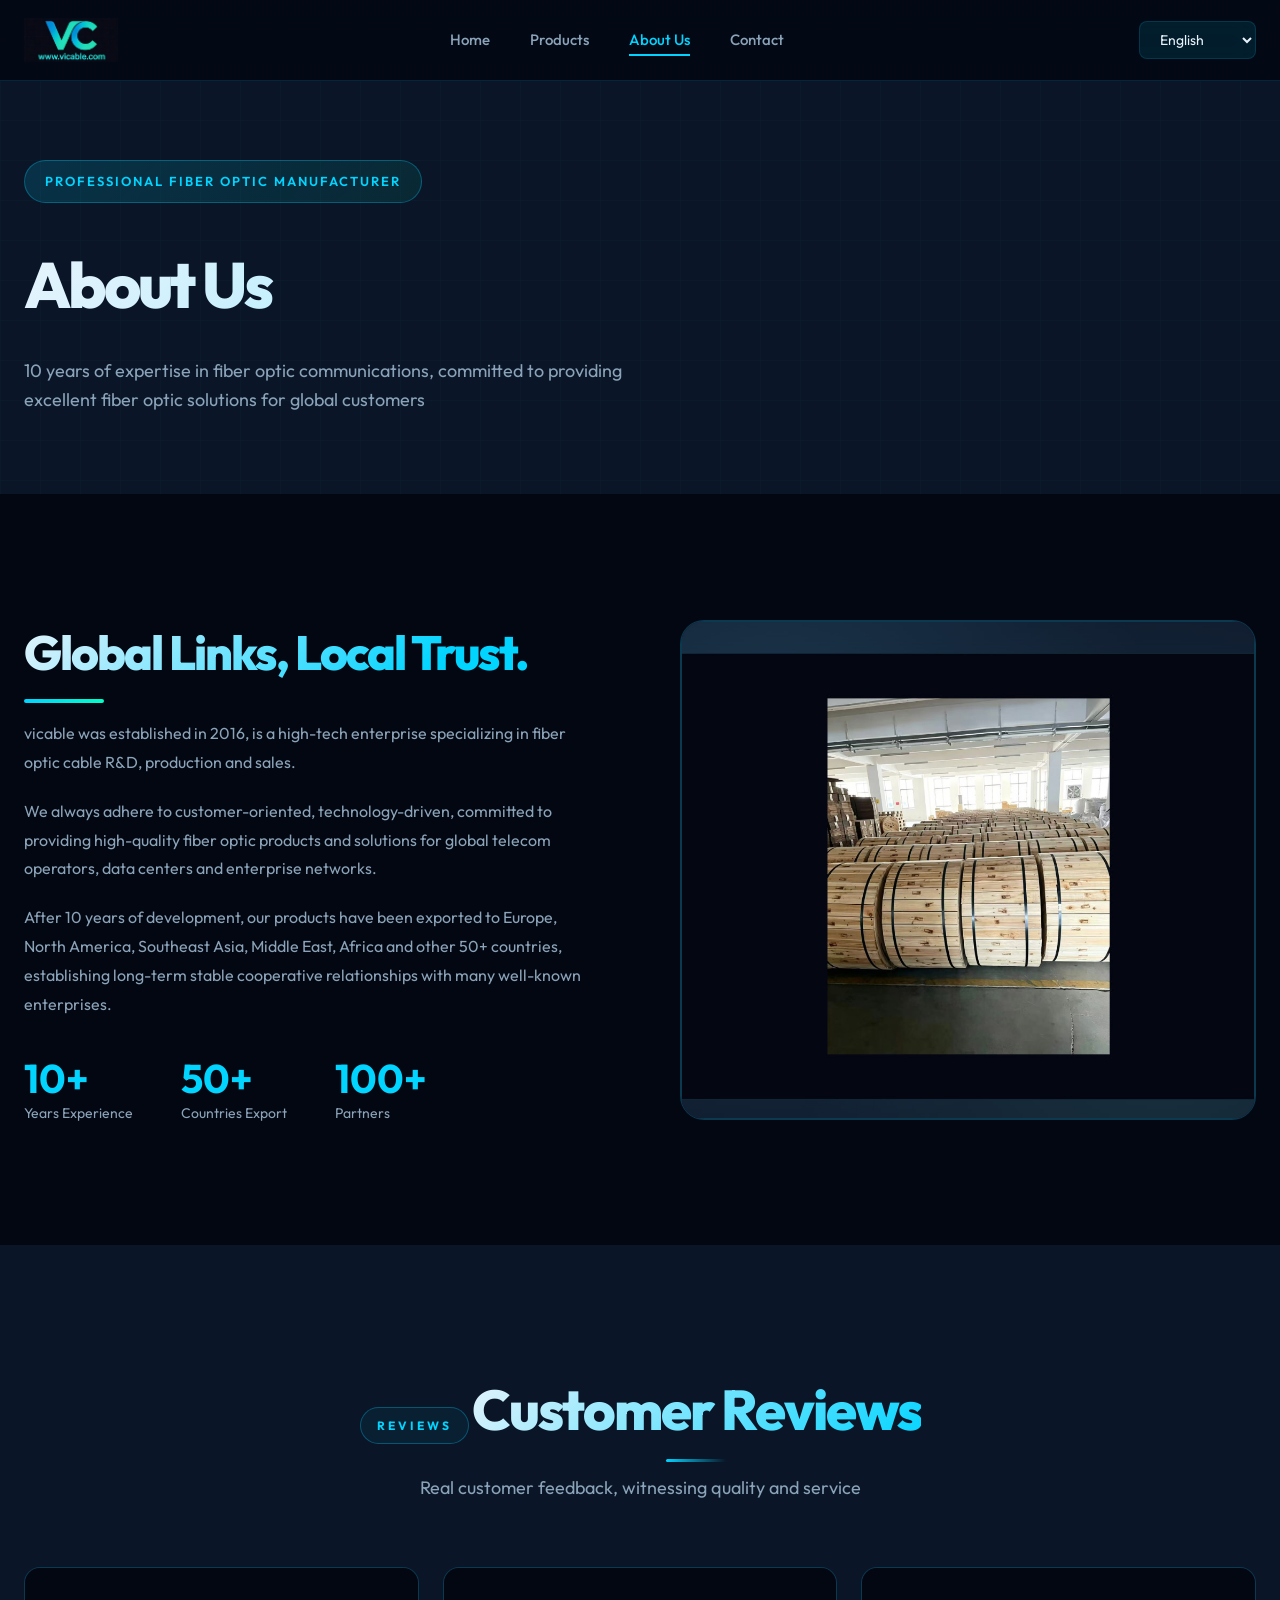
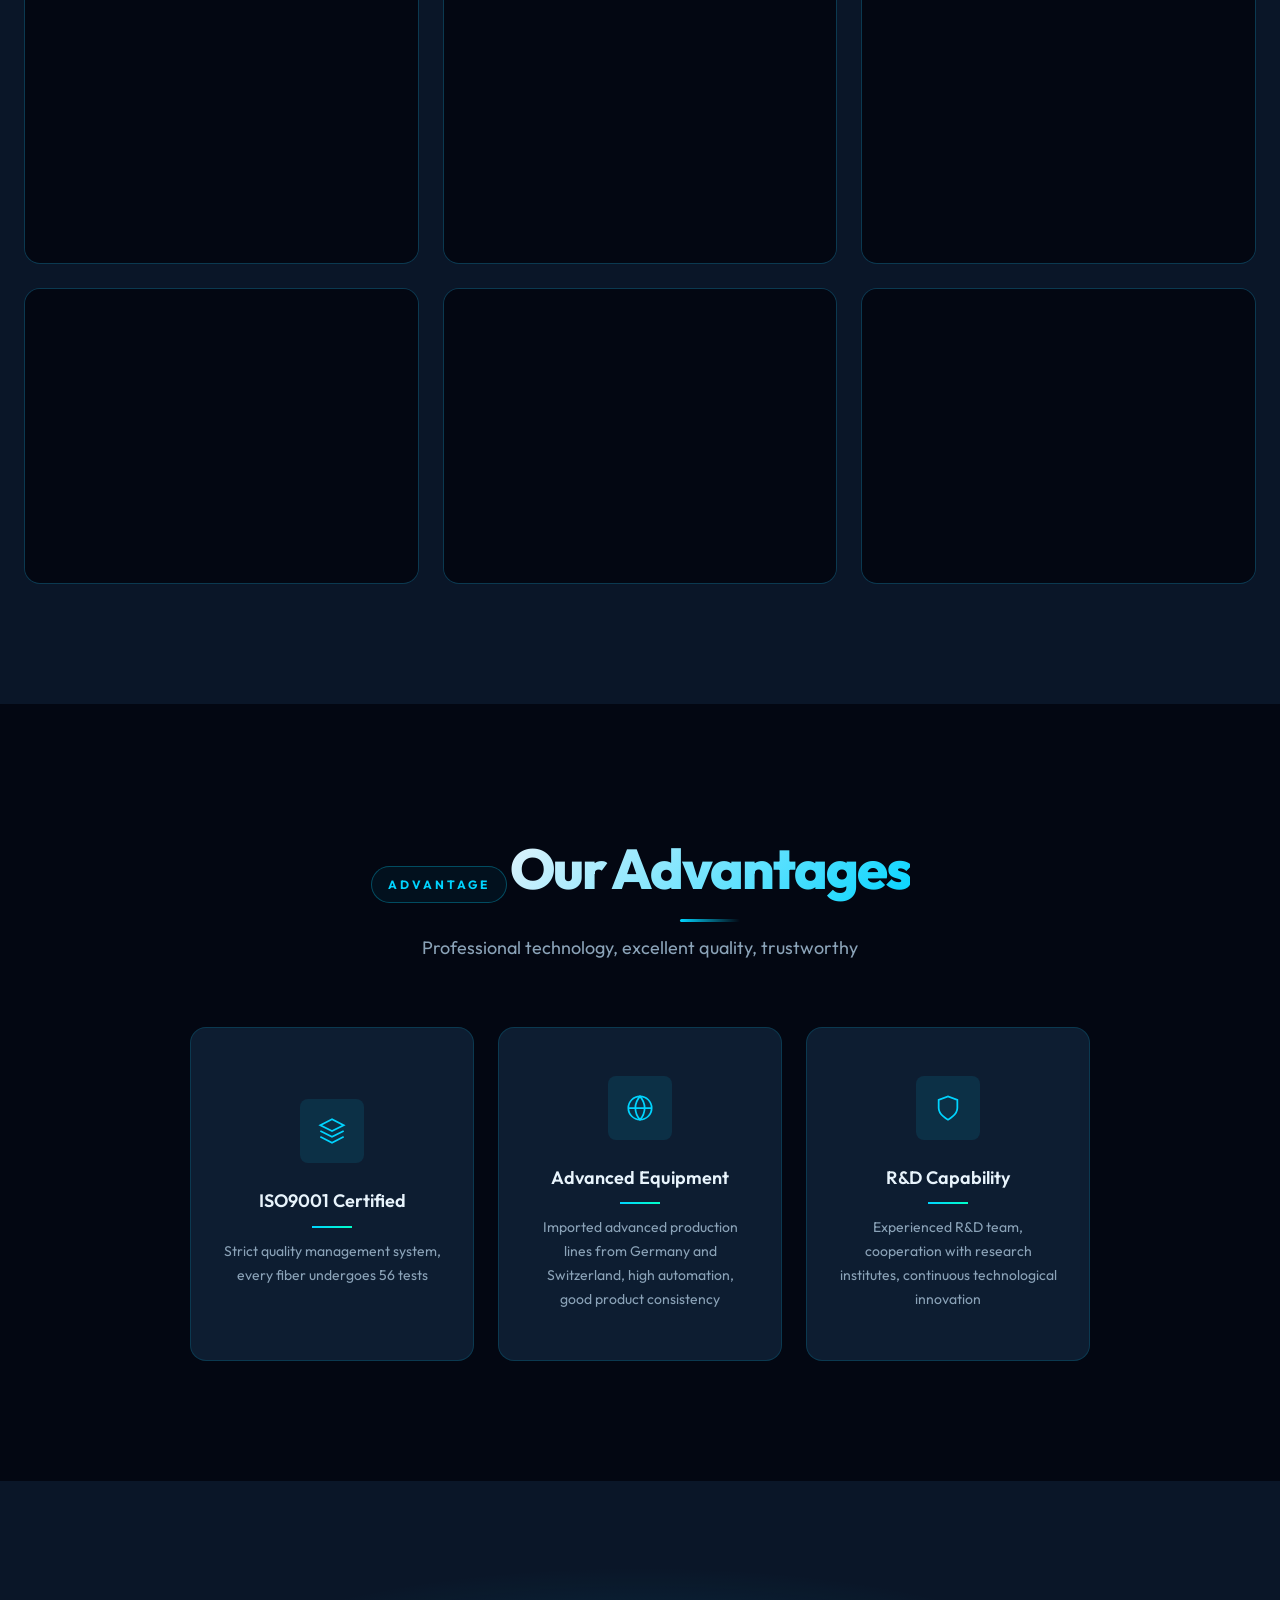
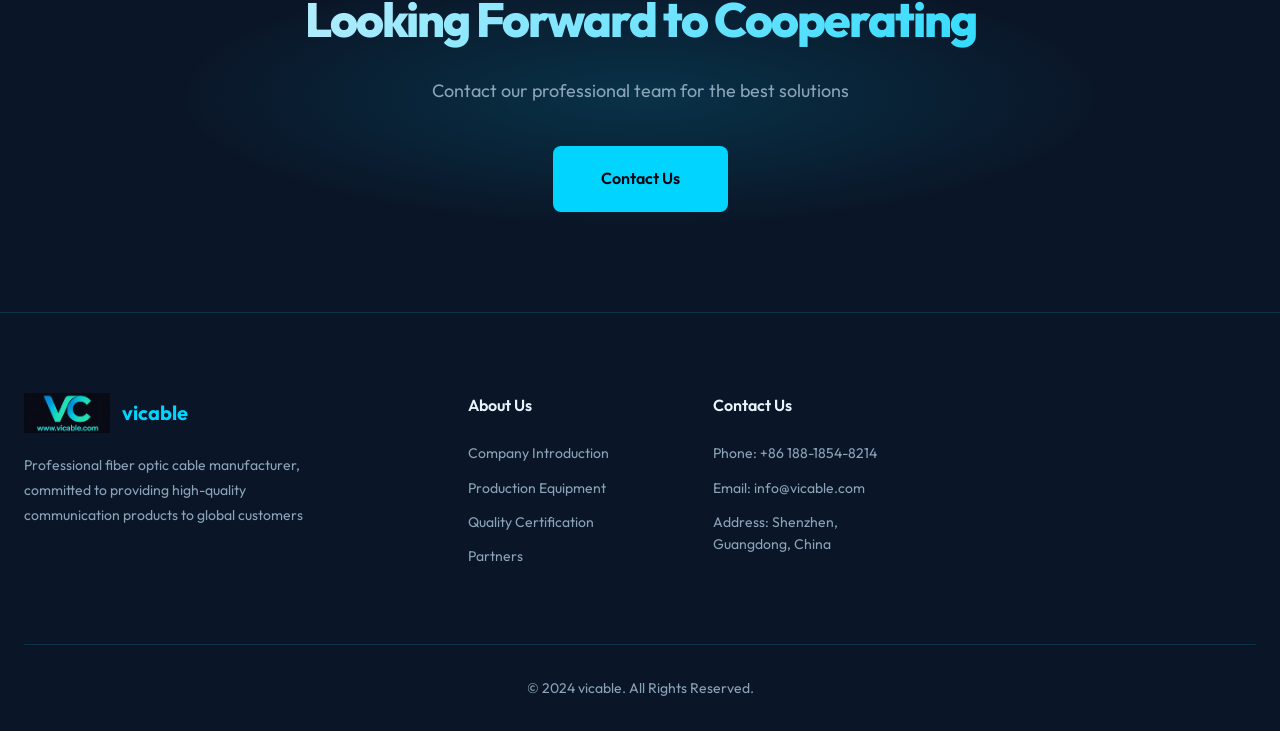
==== commit 46135f5c: "新增图片信息" ====
--- a/about.html
+++ b/about.html
@@ -77,7 +77,7 @@
                 </div>
                 <div class="about-visual">
                     <div class="about-image">
-                        <img src="images/products/about-factory.png" alt="vicable工厂" onerror="this.style.display='none';this.parentElement.innerHTML='<svg viewBox=%220 0 200 150%22 fill=%22none%22 xmlns=%22http://www.w3.org/2000/svg%22><rect fill=%22%230d1d31%22 width=%22200%22 height=%22150%22 rx=%228%22/><text fill=%22%2300d4ff%22 x=%22100%22 y=%2280%22 text-anchor=%22middle%22 font-size=%2214%22>公司照片</text></svg>'">
+                        <img src="images/about-us/1.png" alt="vicable工厂" onerror="this.style.display='none';this.parentElement.innerHTML='<svg viewBox=%220 0 200 150%22 fill=%22none%22 xmlns=%22http://www.w3.org/2000/svg%22><rect fill=%22%230d1d31%22 width=%22200%22 height=%22150%22 rx=%228%22/><text fill=%22%2300d4ff%22 x=%22100%22 y=%2280%22 text-anchor=%22middle%22 font-size=%2214%22>公司照片</text></svg>'">
                     </div>
                 </div>
             </div>
@@ -163,16 +163,6 @@
                     </div>
                     <h3 data-i18n="rdCapability">研发实力</h3>
                     <p data-i18n="rdCapabilityDesc">拥有资深研发团队，与科研院所合作，持续技术创新</p>
-                </div>
-                <div class="feature-item">
-                    <div class="feature-icon">
-                        <svg viewBox="0 0 24 24" fill="none" stroke="currentColor" stroke-width="1.5">
-                            <rect x="2" y="3" width="20" height="14" rx="2" ry="2"/>
-                            <path d="M8 21h8M12 17v4"/>
-                        </svg>
-                    </div>
-                    <h3 data-i18n="customService">定制服务</h3>
-                    <p data-i18n="customServiceDesc">可根据客户需求提供个性化定制，最小起订量灵活</p>
                 </div>
             </div>
         </div>
@@ -213,7 +203,7 @@
                     <ul class="footer-links">
                         <li><span data-i18n="phone">电话</span>: +86 188-1854-8214</li>
                         <li><span data-i18n="email">邮箱</span>: info@vicable.com</li>
-                        <li><span data-i18n="address">地址</span>: 中国广东省深圳市</li>
+                        <li><span data-i18n="address">地址</span>: <span data-i18n="companyAddress">中国广东省深圳市</span></li>
                     </ul>
                 </div>
             </div>
--- a/css/style.css
+++ b/css/style.css
@@ -314,15 +314,16 @@
 
 .hero-title {
     font-family: var(--font-body);
-    font-size: clamp(48px, 6vw, 80px);
+    font-size: clamp(36px, 5vw, 64px);
     font-weight: 800;
-    line-height: 1.1;
-    letter-spacing: -3px;
+    line-height: 1.15;
+    letter-spacing: -2px;
     margin-bottom: 28px;
     background: linear-gradient(135deg, var(--color-text) 0%, var(--color-text-muted) 100%);
     -webkit-background-clip: text;
     -webkit-text-fill-color: transparent;
     background-clip: text;
+    white-space: nowrap;
 }
 
 .hero-title .highlight {
@@ -599,6 +600,74 @@
     margin-bottom: 48px;
 }
 
+/* Cert Grid */
+.cert-grid {
+    display: grid;
+    grid-template-columns: repeat(4, 1fr);
+    gap: 24px;
+    margin-bottom: 48px;
+}
+
+.cert-card {
+    background: var(--color-surface);
+    border: 1px solid var(--color-border);
+    border-radius: var(--radius-lg);
+    overflow: hidden;
+    transition: all 0.4s ease;
+    cursor: pointer;
+}
+
+.cert-card:hover {
+    transform: translateY(-8px);
+    border-color: var(--color-primary);
+    box-shadow: var(--shadow-glow);
+}
+
+.cert-img {
+    width: 100%;
+    aspect-ratio: 4/3;
+    background: var(--color-bg-secondary);
+    display: flex;
+    align-items: center;
+    justify-content: center;
+    overflow: hidden;
+}
+
+.cert-img img {
+    width: 100%;
+    height: 100%;
+    object-fit: cover;
+    transition: transform 0.4s ease;
+}
+
+.cert-card:hover .cert-img img {
+    transform: scale(1.1);
+}
+
+.cert-placeholder {
+    color: var(--color-primary);
+    font-size: 24px;
+    font-weight: 600;
+}
+
+.cert-info {
+    padding: 20px;
+    text-align: center;
+}
+
+.cert-info h3 {
+    font-family: var(--font-body);
+    font-size: 18px;
+    font-weight: 600;
+    color: var(--color-text);
+    margin-bottom: 8px;
+}
+
+.cert-info p {
+    font-size: 14px;
+    color: var(--color-text-muted);
+}
+
 .product-card {
     background: var(--color-surface);
     border: 1px solid var(--color-border);
@@ -694,6 +763,63 @@
 /* ========================================
    Features
    ======================================== */
+.quality-assurance {
+    padding: var(--section-padding) 0;
+    background: var(--color-bg-secondary);
+}
+
+.qa-content {
+    text-align: center;
+    max-width: 800px;
+    margin: 0 auto 48px;
+}
+
+.qa-desc {
+    font-size: 16px;
+    line-height: 1.8;
+    color: var(--color-text-muted);
+    margin-top: 24px;
+}
+
+.qa-cert-grid {
+    display: grid;
+    grid-template-columns: repeat(5, 1fr);
+    gap: 20px;
+    max-width: 900px;
+    margin: 0 auto;
+}
+
+.qa-cert-item {
+    aspect-ratio: 1;
+    background: var(--color-surface);
+    border: 1px solid var(--color-border);
+    border-radius: var(--radius-md);
+    overflow: hidden;
+    display: flex;
+    align-items: center;
+    justify-content: center;
+    transition: all 0.3s ease;
+    cursor: pointer;
+    padding: 20px;
+}
+
+.qa-cert-item:hover {
+    border-color: var(--color-primary);
+    transform: translateY(-4px);
+}
+
+.qa-cert-item img {
+    max-width: 90%;
+    max-height: 90%;
+    object-fit: contain;
+}
+
+.qa-cert-placeholder {
+    color: var(--color-primary);
+    font-size: 16px;
+    font-weight: 600;
+}
+
 .features {
     padding: var(--section-padding) 0;
     position: relative;
@@ -701,17 +827,24 @@
 
 .features-grid {
     display: grid;
-    grid-template-columns: repeat(4, 1fr);
+    grid-template-columns: repeat(3, 1fr);
     gap: 24px;
+    max-width: 900px;
+    margin: 0 auto;
 }
 
 .feature-item {
-    padding: 40px 32px;
+    padding: 48px 32px;
     background: var(--color-surface);
     border: 1px solid var(--color-border);
     border-radius: var(--radius-lg);
     text-align: center;
     transition: all 0.3s ease;
+    display: flex;
+    flex-direction: column;
+    align-items: center;
+    justify-content: center;
+    min-height: 180px;
 }
 
 .feature-item:hover {
@@ -1001,6 +1134,49 @@
     color: var(--color-primary);
 }
 
+/* Category Dropdown */
+.category-dropdown {
+    position: relative;
+}
+
+.category-dropdown-toggle {
+    justify-content: space-between;
+}
+
+.dropdown-arrow {
+    font-size: 10px;
+    transition: transform 0.3s ease;
+    margin-left: auto;
+}
+
+.category-dropdown-menu {
+    padding-left: 20px;
+    margin-top: 4px;
+}
+
+.category-dropdown-menu li {
+    margin-bottom: 2px;
+}
+
+.sub-category-btn {
+    padding: 10px 16px;
+    font-size: 14px;
+}
+
+.sub-category-num {
+    color: var(--color-primary);
+    font-weight: 500;
+}
+
+/* Open state for dropdown */
+.category-dropdown.open .category-dropdown-menu {
+    display: block !important;
+}
+
+.category-dropdown.open .dropdown-arrow {
+    transform: rotate(180deg);
+}
+
 .catalog-content {
     min-height: 500px;
 }
@@ -1147,19 +1323,20 @@
 
 .about-image {
     position: absolute;
-    inset: 40px;
-    background: var(--color-bg);
+    inset: 0;
+    background: var(--color-surface);
     border-radius: var(--radius-lg);
     display: flex;
     align-items: center;
     justify-content: center;
     border: 1px solid var(--color-border);
+    overflow: hidden;
 }
 
 .about-image img {
-    max-width: 80%;
-    max-height: 80%;
-    object-fit: contain;
+    width: 100%;
+    height: 100%;
+    object-fit: cover;
 }
 
 /* Timeline */
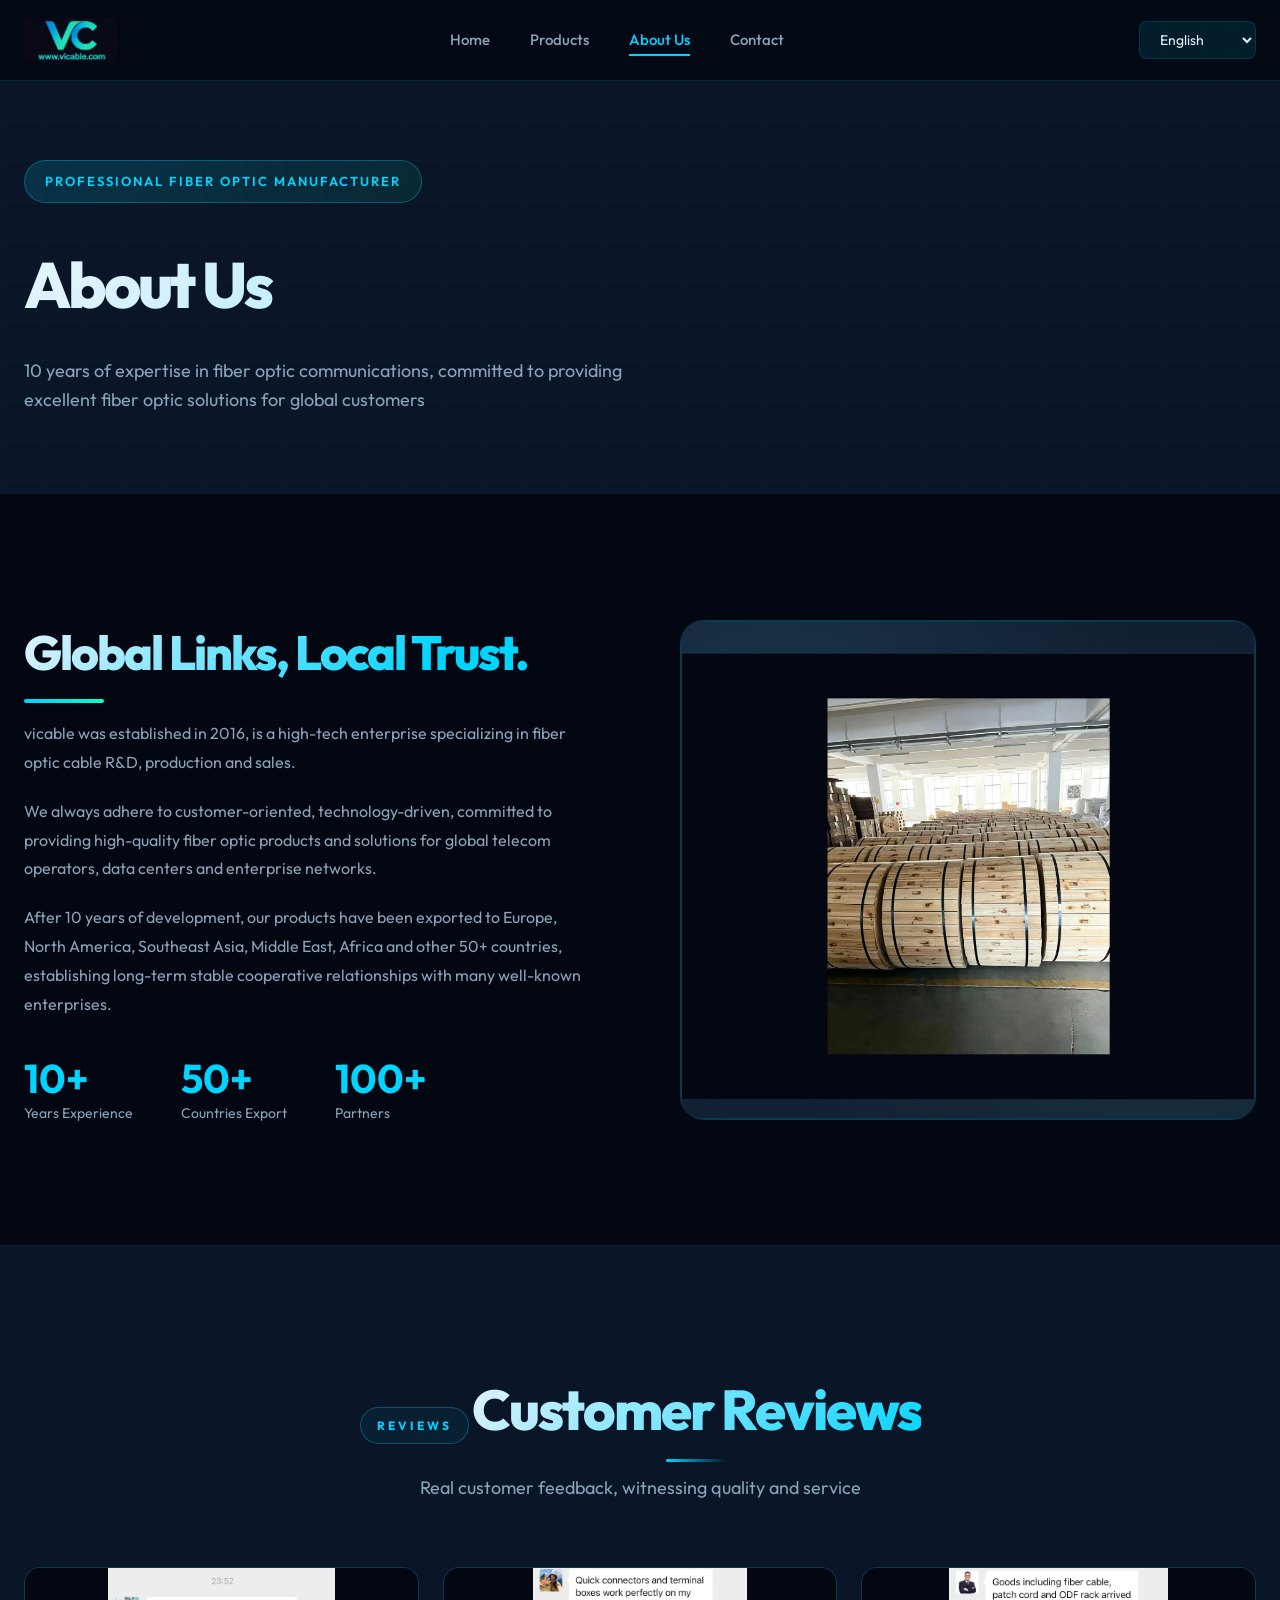
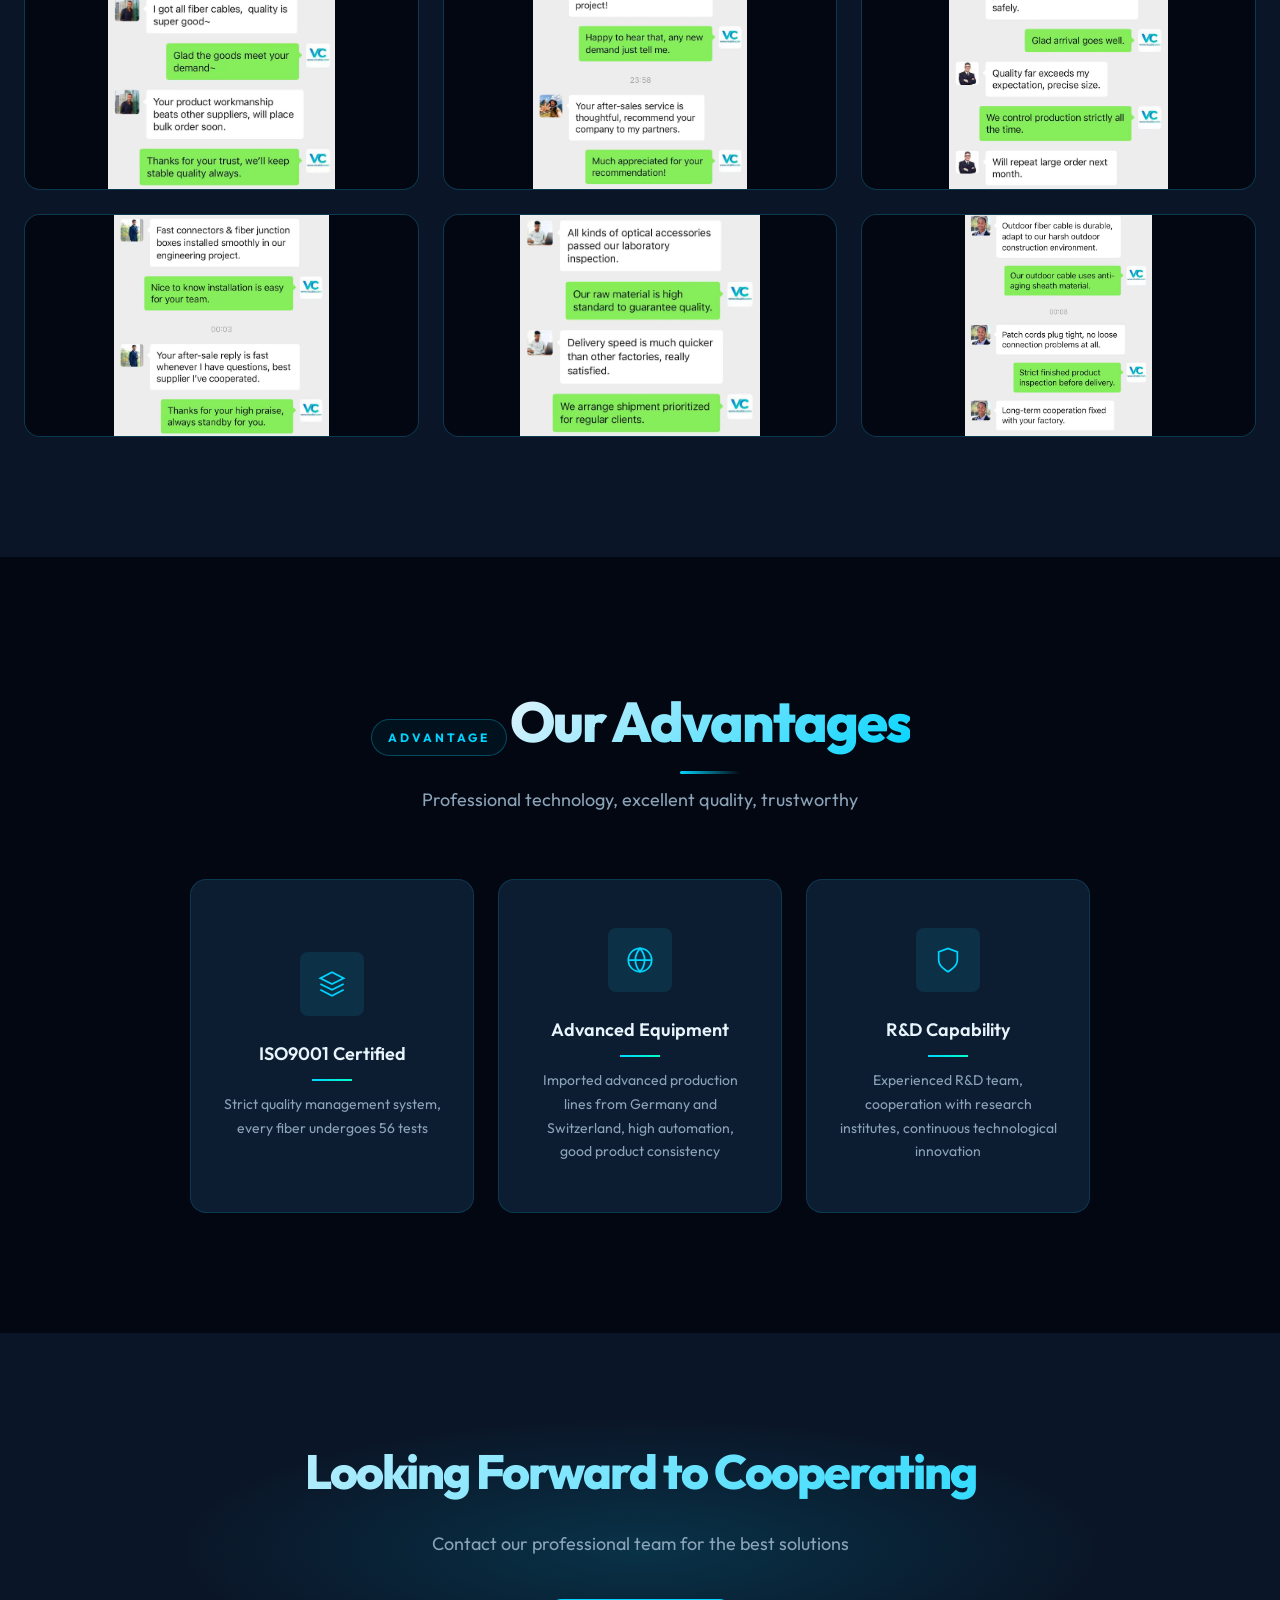
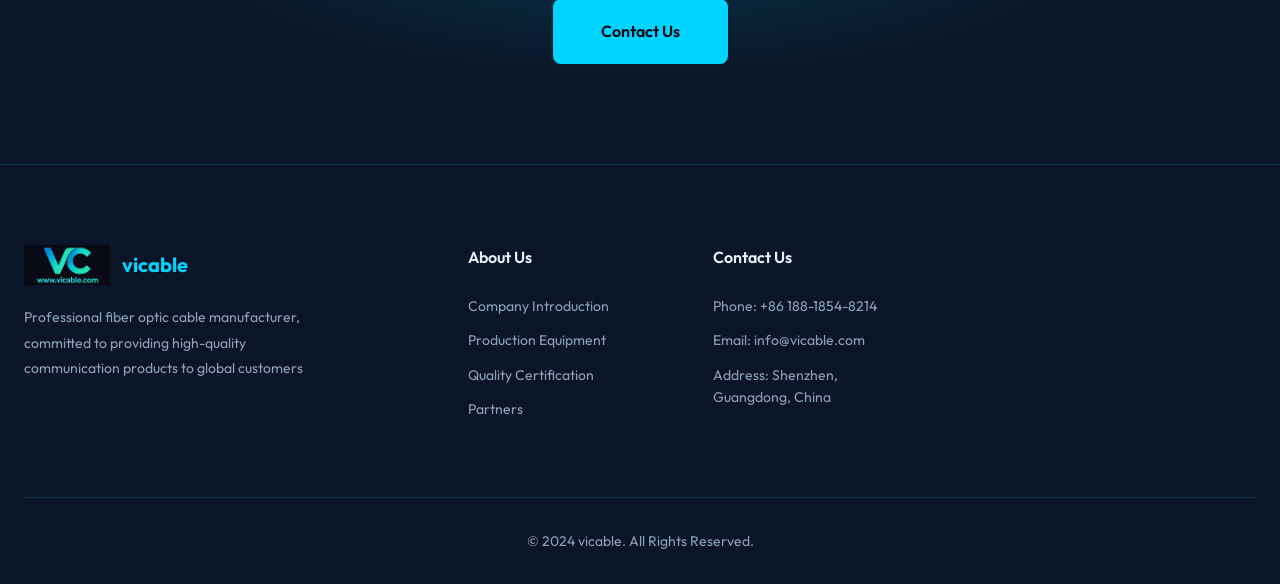
==== commit cb0f560e: "新增评论图片" ====
--- a/about.html
+++ b/about.html
@@ -95,32 +95,32 @@
             <div class="reviews-grid">
                 <div class="review-card">
                     <div class="review-img">
-                        <img src="images/reviews/review-1.jpg" alt="客户好评截图1" onerror="this.style.display='none';this.parentElement.innerHTML='<svg viewBox=%220 0 400 300%22 fill=%22none%22 xmlns=%22http://www.w3.org/2000/svg%22><rect fill=%22%230d1d31%22 width=%22400%22 height=%22300%22 rx=%228%22/><text fill=%22%2300d4ff%22 x=%22200%22 y=%22150%22 text-anchor=%22middle%22 font-size=%2214%22>聊天截图1</text></svg>'">
-                    </div>
-                </div>
-                <div class="review-card">
-                    <div class="review-img">
-                        <img src="images/reviews/review-2.jpg" alt="客户好评截图2" onerror="this.style.display='none';this.parentElement.innerHTML='<svg viewBox=%220 0 400 300%22 fill=%22none%22 xmlns=%22http://www.w3.org/2000/svg%22><rect fill=%22%230d1d31%22 width=%22400%22 height=%22300%22 rx=%228%22/><text fill=%22%2300d4ff%22 x=%22200%22 y=%22150%22 text-anchor=%22middle%22 font-size=%2214%22>聊天截图2</text></svg>'">
-                    </div>
-                </div>
-                <div class="review-card">
-                    <div class="review-img">
-                        <img src="images/reviews/review-3.jpg" alt="客户好评截图3" onerror="this.style.display='none';this.parentElement.innerHTML='<svg viewBox=%220 0 400 300%22 fill=%22none%22 xmlns=%22http://www.w3.org/2000/svg%22><rect fill=%22%230d1d31%22 width=%22400%22 height=%22300%22 rx=%228%22/><text fill=%22%2300d4ff%22 x=%22200%22 y=%22150%22 text-anchor=%22middle%22 font-size=%2214%22>聊天截图3</text></svg>'">
-                    </div>
-                </div>
-                <div class="review-card">
-                    <div class="review-img">
-                        <img src="images/reviews/review-4.jpg" alt="客户好评截图4" onerror="this.style.display='none';this.parentElement.innerHTML='<svg viewBox=%220 0 400 300%22 fill=%22none%22 xmlns=%22http://www.w3.org/2000/svg%22><rect fill=%22%230d1d31%22 width=%22400%22 height=%22300%22 rx=%228%22/><text fill=%22%2300d4ff%22 x=%22200%22 y=%22150%22 text-anchor=%22middle%22 font-size=%2214%22>聊天截图4</text></svg>'">
-                    </div>
-                </div>
-                <div class="review-card">
-                    <div class="review-img">
-                        <img src="images/reviews/review-5.jpg" alt="客户好评截图5" onerror="this.style.display='none';this.parentElement.innerHTML='<svg viewBox=%220 0 400 300%22 fill=%22none%22 xmlns=%22http://www.w3.org/2000/svg%22><rect fill=%22%230d1d31%22 width=%22400%22 height=%22300%22 rx=%228%22/><text fill=%22%2300d4ff%22 x=%22200%22 y=%22150%22 text-anchor=%22middle%22 font-size=%2214%22>聊天截图5</text></svg>'">
-                    </div>
-                </div>
-                <div class="review-card">
-                    <div class="review-img">
-                        <img src="images/reviews/review-6.jpg" alt="客户好评截图6" onerror="this.style.display='none';this.parentElement.innerHTML='<svg viewBox=%220 0 400 300%22 fill=%22none%22 xmlns=%22http://www.w3.org/2000/svg%22><rect fill=%22%230d1d31%22 width=%22400%22 height=%22300%22 rx=%228%22/><text fill=%22%2300d4ff%22 x=%22200%22 y=%22150%22 text-anchor=%22middle%22 font-size=%2214%22>聊天截图6</text></svg>'">
+                        <img src="images/comment/1.jpg" alt="客户好评截图1" onerror="this.style.display='none';this.parentElement.innerHTML='<svg viewBox=%220 0 400 300%22 fill=%22none%22 xmlns=%22http://www.w3.org/2000/svg%22><rect fill=%22%230d1d31%22 width=%22400%22 height=%22300%22 rx=%228%22/><text fill=%22%2300d4ff%22 x=%22200%22 y=%22150%22 text-anchor=%22middle%22 font-size=%2214%22>聊天截图1</text></svg>'">
+                    </div>
+                </div>
+                <div class="review-card">
+                    <div class="review-img">
+                        <img src="images/comment/2.jpg" alt="客户好评截图2" onerror="this.style.display='none';this.parentElement.innerHTML='<svg viewBox=%220 0 400 300%22 fill=%22none%22 xmlns=%22http://www.w3.org/2000/svg%22><rect fill=%22%230d1d31%22 width=%22400%22 height=%22300%22 rx=%228%22/><text fill=%22%2300d4ff%22 x=%22200%22 y=%22150%22 text-anchor=%22middle%22 font-size=%2214%22>聊天截图2</text></svg>'">
+                    </div>
+                </div>
+                <div class="review-card">
+                    <div class="review-img">
+                        <img src="images/comment/3.jpg" alt="客户好评截图3" onerror="this.style.display='none';this.parentElement.innerHTML='<svg viewBox=%220 0 400 300%22 fill=%22none%22 xmlns=%22http://www.w3.org/2000/svg%22><rect fill=%22%230d1d31%22 width=%22400%22 height=%22300%22 rx=%228%22/><text fill=%22%2300d4ff%22 x=%22200%22 y=%22150%22 text-anchor=%22middle%22 font-size=%2214%22>聊天截图3</text></svg>'">
+                    </div>
+                </div>
+                <div class="review-card">
+                    <div class="review-img">
+                        <img src="images/comment/4.jpg" alt="客户好评截图4" onerror="this.style.display='none';this.parentElement.innerHTML='<svg viewBox=%220 0 400 300%22 fill=%22none%22 xmlns=%22http://www.w3.org/2000/svg%22><rect fill=%22%230d1d31%22 width=%22400%22 height=%22300%22 rx=%228%22/><text fill=%22%2300d4ff%22 x=%22200%22 y=%22150%22 text-anchor=%22middle%22 font-size=%2214%22>聊天截图4</text></svg>'">
+                    </div>
+                </div>
+                <div class="review-card">
+                    <div class="review-img">
+                        <img src="images/comment/5.jpg" alt="客户好评截图5" onerror="this.style.display='none';this.parentElement.innerHTML='<svg viewBox=%220 0 400 300%22 fill=%22none%22 xmlns=%22http://www.w3.org/2000/svg%22><rect fill=%22%230d1d31%22 width=%22400%22 height=%22300%22 rx=%228%22/><text fill=%22%2300d4ff%22 x=%22200%22 y=%22150%22 text-anchor=%22middle%22 font-size=%2214%22>聊天截图5</text></svg>'">
+                    </div>
+                </div>
+                <div class="review-card">
+                    <div class="review-img">
+                        <img src="images/comment/6.jpg" alt="客户好评截图6" onerror="this.style.display='none';this.parentElement.innerHTML='<svg viewBox=%220 0 400 300%22 fill=%22none%22 xmlns=%22http://www.w3.org/2000/svg%22><rect fill=%22%230d1d31%22 width=%22400%22 height=%22300%22 rx=%228%22/><text fill=%22%2300d4ff%22 x=%22200%22 y=%22150%22 text-anchor=%22middle%22 font-size=%2214%22>聊天截图6</text></svg>'">
                     </div>
                 </div>
             </div>
--- a/css/style.css
+++ b/css/style.css
@@ -1228,7 +1228,7 @@
 .gallery-item img {
     width: 100%;
     aspect-ratio: 1;
-    object-fit: cover;
+    object-fit: contain;
 }
 
 .gallery-item .gallery-label {
@@ -1373,7 +1373,7 @@
 
 .review-img {
     width: 100%;
-    aspect-ratio: 4/3;
+    aspect-ratio: 16/9;
     background: var(--color-bg);
     display: flex;
     align-items: center;
@@ -1384,7 +1384,7 @@
 .review-img img {
     width: 100%;
     height: 100%;
-    object-fit: cover;
+    object-fit: contain;
 }
 
 .timeline-grid {
